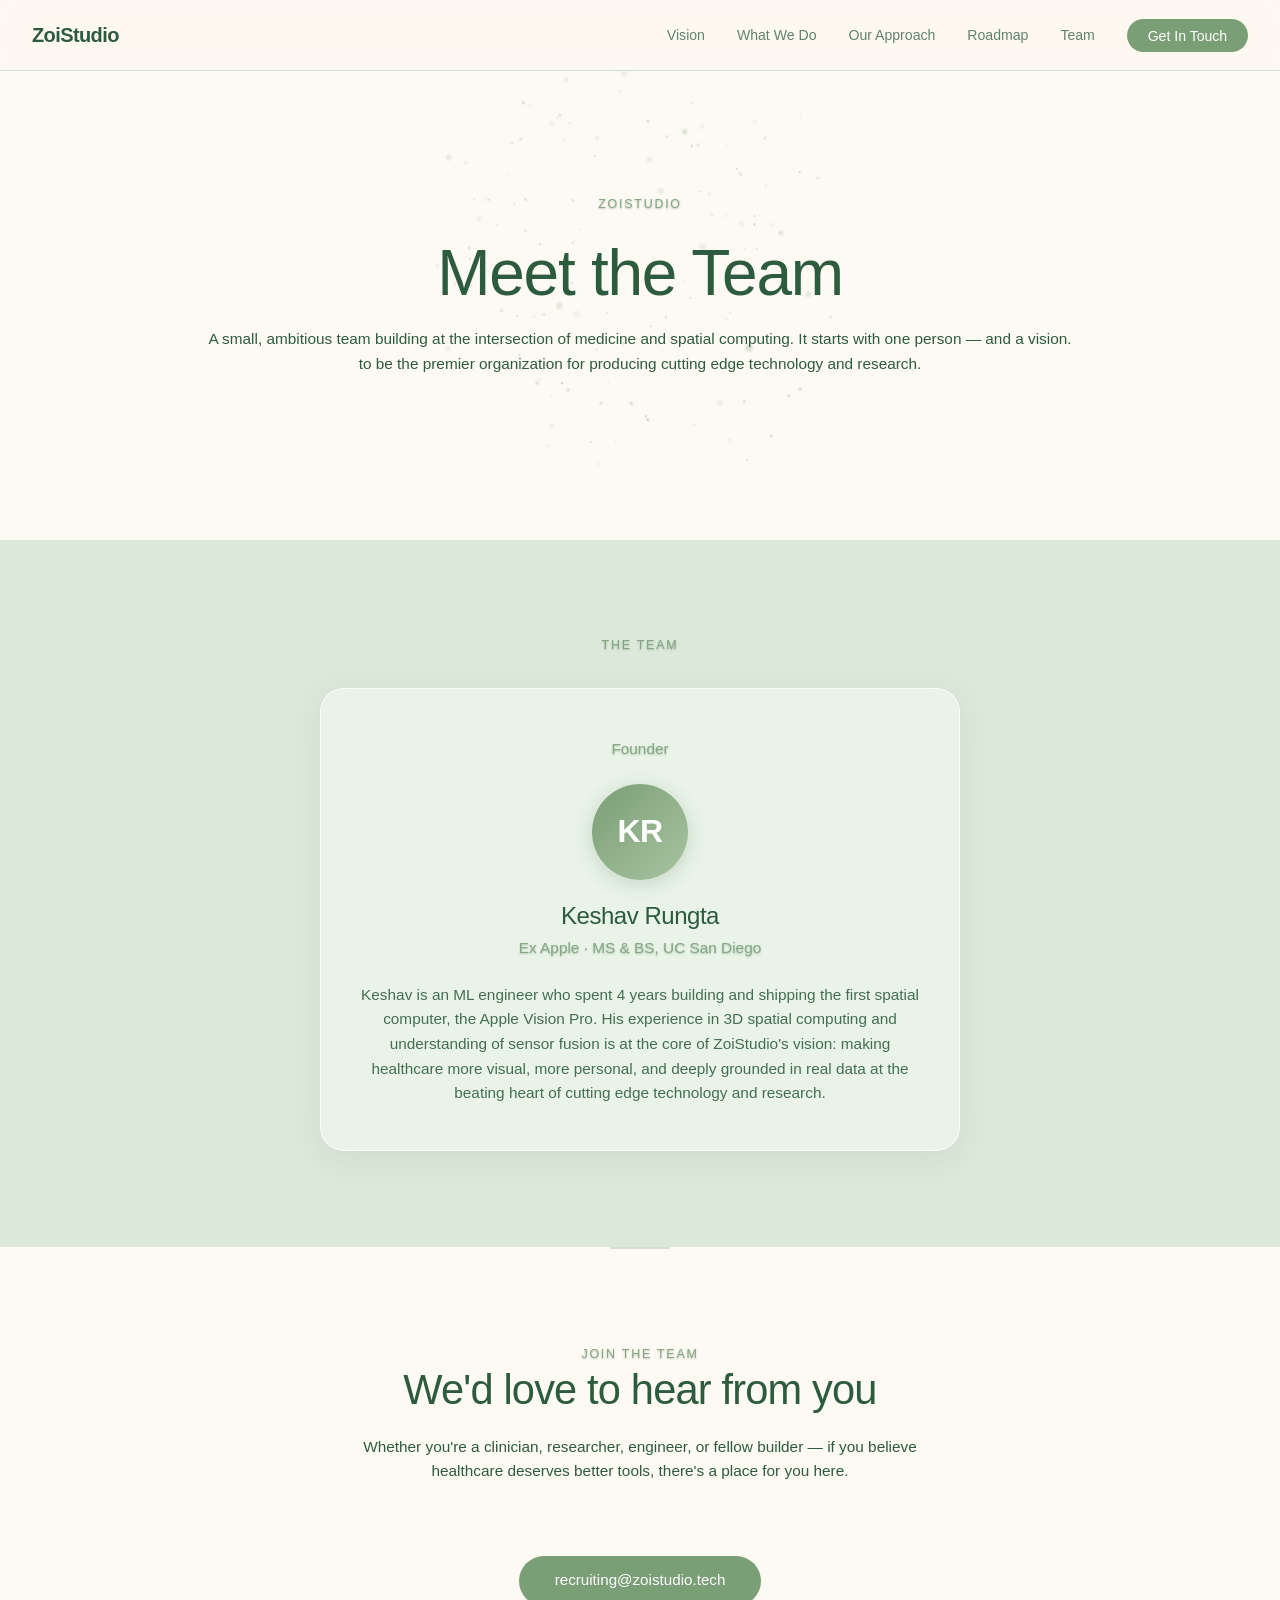
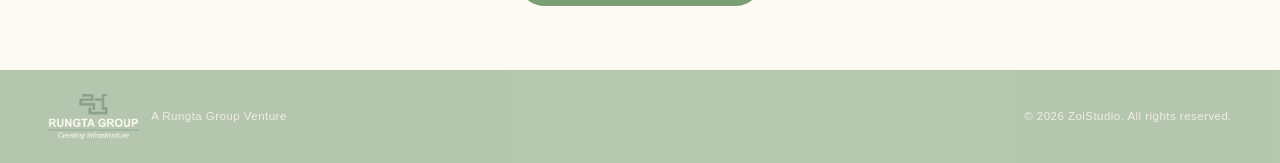
==== team.html @ 31a12c79 "cherry pick changes to fix logo" ====
<!DOCTYPE html>
<html lang="en">
<head>
     <meta charset="UTF-8">
     <meta name="viewport" content="width=device-width, initial-scale=1.0">
     <title>ZoiStudio — Meet the Team</title>
     <link rel="stylesheet" href="style.css">
</head>
<body>

     <!-- ======== Navigation ======== -->
     <nav class="nav nav--team" id="nav">
         <a href="index.html" class="nav-logo">ZoiStudio</a>
         <ul class="nav-links">
             <li><a href="index.html#vision">Vision</a></li>
             <li><a href="index.html#what-we-do">What We Do</a></li>
             <li><a href="index.html#approach">Our Approach</a></li>
             <li><a href="index.html#roadmap">Roadmap</a></li>
             <li><a href="team.html" class="nav-links--active">Team</a></li>
             <li><a href="mailto:hello@zoistudio.tech" class="nav-cta">Get In Touch</a></li>
         </ul>
         <button class="nav-hamburger" id="hamburger" aria-label="Menu">
             <span></span>
             <span></span>
             <span></span>
         </button>
     </nav>

     <!-- Mobile Menu -->
     <div class="mobile-menu" id="mobileMenu">
         <a href="index.html#vision">Vision</a>
         <a href="index.html#what-we-do">What We Do</a>
         <a href="index.html#approach">Our Approach</a>
         <a href="index.html#roadmap">Roadmap</a>
         <a href="team.html">Team</a>
         <a href="mailto:hello@zoistudio.tech">Get In Touch</a>
     </div>

     <!-- ======== Hero Intro ======== -->
     <section class="hero team-hero">
         <div class="hero-canvas-wrap">
             <canvas id="teamCanvas"></canvas>
         </div>
         <div class="hero-content">
             <div class="reveal">
                 <p class="section-label">ZoiStudio</p>
             </div>
             <h1 class="reveal" style="margin-top: 1.2rem;">Meet the Team</h1>
             <p class="team-hero-sub reveal">
                A small, ambitious team building at the intersection of medicine
                and spatial computing. It starts with one person &mdash; and a vision.
             </p>
             <p class="team-hero-sub reveal">
                to be the premier organization for producing cutting edge technology and research.
             </p>
         </div>
     </section>

     <!-- ======== Team Section ======== -->
     <section class="section bg--green">
         <div class="reveal">
             <p class="section-label">The Team</p>
         </div>

         <div class="team-grid stagger-children">
             <!-- Add another person by copy-pasting the card block below -->
             <div class="team-card reveal">
                <p class="team-credits" style="text-align: center; margin-bottom: 1.4rem; color: var(--green-muted); font-weight: 500; text-shadow: 0 1px 2px rgba(45, 91, 61, 0.4);">
                Founder
                </p>
                <div class="team-avatar">
                    <span class="team-initials">KR</span>
                </div>
                <h3 style="font-size: 1.5rem; margin-bottom: 0.3rem;">Keshav Rungta</h3>
                <p class="team-credits" style="text-align: center; margin-bottom: 1.4rem; color: var(--green-muted); font-weight: 500; text-shadow: 0 1px 2px rgba(45, 91, 61, 0.4);">
                Ex Apple · MS & BS, UC San Diego
                </p>
                <div class="team-bio">
                    <p>
                    Keshav is an ML engineer who spent 4 years building and shipping the first spatial computer, the Apple Vision Pro. 
                    His experience in 3D spatial computing and understanding of sensor fusion is at the core of ZoiStudio's vision: making healthcare more visual, more personal,
                    and deeply grounded in real data at the beating heart of cutting edge technology and research.
                    </p>
                </div>
             </div>
         </div>
     </section>

     <hr class="divider">

     <!-- ======== Join the Team CTA ======== -->
     <hr class="divider">
     <section class="section contact" id="join">
         <div class="reveal">
             <p class="section-label">Join the Team</p>
         </div>
         <h2 class="reveal">We'd love to hear from you</h2>
         <div class="section-intro">
             <p class="reveal">
                Whether you're a clinician, researcher, engineer, or fellow builder —
                if you believe healthcare deserves better tools, there's a place for you here.
             </p>
         </div>
         <a href="mailto:recruiting@zoistudio.tech" class="contact-email reveal">
            recruiting@zoistudio.tech
         </a>
     </section>

    <!-- ======== Footer ======== -->
    <footer class="footer">
            <a href="https://www.rungta.com" class="rungta-brand">
                <img src="Assets/Images/RUNGTA GROUP LOGO_cream_dark_green.webp" alt="Rungta Group Logo">
                <p>A Rungta Group Venture</p>
            </a>
        <p>&copy; 2026 ZoiStudio. All rights reserved.</p>
    </footer>

     <script src="script.js"></script>
</body>
</html>
---- style.css ----
/* ============================================
   ZoiStudio — Landing Page
     Styles
*============================================ */

/* --- Reset & Base --- */
*, *::before, *::after {
  margin: 0;
  padding: 0;
  box-sizing: border-box;
}

:root {
   --cream: #FDF9F3;
   --cream-deep: #F5EDE2;
   --green-dark: #2D5B3D;
   --green-muted: #7A9E76;
   --green-light: #A8C4A0;
   --green-pale: #D4E4D2;
   --grey-border: #D8DFD2;
   --glass-bg: rgba(255, 255, 255, 0.45);
   --glass-bg-hover: rgba(255, 255, 255, 0.6);
   --glass-border: rgba(255, 255, 255, 0.7);
   --shadow-soft: 0 8px 32px rgba(45, 91, 61, 0.08);
   --shadow-hover: 0 12px 40px rgba(45, 91, 61, 0.14);
   --transition-smooth: 0.35s cubic-bezier(0.25, 0.46, 0.4, 0.92);
  --bg-cream: #FDF9F3;
  --bg-green: #DCE8DA;
  --green-pale-deep: #C8D8C4;
}

html {
  scroll-behavior: smooth;
  font-size: 16px;
   -webkit-font-smoothing: antialiased;
   -moz-osx-font-smoothing: grayscale;
}

body {
  margin: 0;
  font-family: -apple-system, 'SF Pro Text', 'Helvetica Neue', Arial, sans-serif;
  background: var(--cream);
  color: var(--green-dark);
  line-height: 1.6;
  overflow-x: hidden;
}

/* --- Typography --- */
h1, h2, h3, h4 {
  font-weight: 500;
  letter-spacing: -0.02em;
  line-height: 1.2;
}

h1 { font-size: clamp(2.4rem, 5vw, 4rem); }
h2 { font-size: clamp(1.8rem, 3.5vw, 2.6rem); }
h3 { font-size: clamp(1.2rem, 2vw, 1.5rem); }

p {
  font-size: clamp(0.95rem, 1.2vw, 1.1rem);
  color: var(--green-dark);
  opacity: 0.88;
}

/* --- Scroll Animations --- */
.reveal {
  opacity: 0;
  transform: translateY(30px);
  transition: opacity 0.8s var(--transition-smooth),
              transform 0.8s var(--transition-smooth);
}

.reveal.visible {
  opacity: 1;
  transform: translateY(0);
}

/* Stagger children */
.stagger-children .reveal:nth-child(1) { transition-delay: 0.05s; }
.stagger-children .reveal:nth-child(2) { transition-delay: 0.15s; }
.stagger-children .reveal:nth-child(3) { transition-delay: 0.25s; }
.stagger-children .reveal:nth-child(4) { transition-delay: 0.35s; }

/* ============================================
   Navigation
*============================================ */
.nav {
  position: fixed;
  top: 0;
  left: 0;
  right: 0;
  z-index: 1000;
  padding: 1.2rem 2rem;
  display: flex;
  justify-content: space-between;
  align-items: center;
  background: rgba(253, 249, 243, 0.72);
  backdrop-filter: blur(16px) saturate(180%);
   -webkit-backdrop-filter: blur(16px) saturate(180%);
  box-shadow: 0 1px 0 var(--grey-border);
  transition: background var(--transition-smooth),
              backdrop-filter var(--transition-smooth),
              box-shadow var(--transition-smooth);
}

.nav-logo {
  font-size: 1.25rem;
  font-weight: 600;
  color: var(--green-dark);
  text-decoration: none;
  letter-spacing: -0.03em;
}

.nav-links {
  display: flex;
  align-items: center;
  gap: 2rem;
  list-style: none;
}

.nav-links a {
  font-size: 0.88rem;
  color: var(--green-dark);
  text-decoration: none;
  opacity: 0.75;
  transition: opacity var(--transition-smooth);
  font-weight: 450;
}

.nav-links a:hover {
  opacity: 1;
}

.nav-cta {
  background: var(--green-muted) !important;
  color: white !important;
  padding: 0.55rem 1.3rem;
  border-radius: 100px;
  opacity: 1 !important;
  font-weight: 500 !important;
  transition: transform var(--transition-smooth),
              box-shadow var(--transition-smooth) !important;
}

.nav-cta:hover {
  transform: translateY(-1px);
  box-shadow: 0 4px 16px rgba(122, 158, 118, 0.3);
}

/* Mobile hamburger */
.nav-hamburger {
  display: none;
  flex-direction: column;
  gap: 5px;
  background: none;
  border: none;
  cursor: pointer;
  padding: 4px;
}

.nav-hamburger span {
  display: block;
  width: 22px;
  height: 1.8px;
  background: var(--green-dark);
  border-radius: 2px;
  transition: transform var(--transition-smooth),
              opacity var(--transition-smooth);
}

/* ============================================
   Hero Section
*============================================ */
.hero {
  min-height: 100vh;
  display: flex;
  flex-direction: column;
  justify-content: center;
  align-items: center;
  text-align: center;
  padding: 6rem 2rem 4rem;
  position: relative;
  overflow: hidden;
}

.hero-canvas-wrap {
  position: absolute;
  inset: 0;
  z-index: 0;
  opacity: 0.55;
  pointer-events: none;
}

.hero-canvas-wrap canvas {
  width: 100%;
  height: 100%;
}

.hero-content {
  position: relative;
  z-index: 1;
  width: 100%;
  text-align: center;
}

.hero-eyebrow {
  font-size: 0.82rem;
  text-transform: uppercase;
  letter-spacing: 0.15em;
  color: var(--green-muted);
  opacity: 0.8;
}

.hero h1 {
  margin-bottom: 1rem;
}

.hero-tagline {
  font-size: clamp(1rem, 1.6vw, 1.35rem);
  max-width: 42em;
  margin: 0 auto 2.5rem;
  opacity: 0.82;
  line-height: 1.65;
  font-weight: 400;
  text-align: center;
}

.hero-btn {
  display: inline-block;
  padding: 0.85rem 2.4rem;
  background: var(--green-muted);
  color: white;
  text-decoration: none;
  border-radius: 100px;
  font-size: 0.95rem;
  font-weight: 500;
  letter-spacing: 0.01em;
  transition: transform var(--transition-smooth),
              box-shadow var(--transition-smooth);
}

.hero-btn:hover {
  transform: translateY(-2px);
  box-shadow: 0 8px 28px rgba(122, 158, 118, 0.32);
}

.scroll-hint {
  position: absolute;
  bottom: 2rem;
  left: 50%;
  transform: translateX(-50%);
  z-index: 1;
  opacity: 0.45;
  animation: float-down 2s ease-in-out infinite;
}

.scroll-hint svg {
  width: 24px;
  height: 24px;
}

@keyframes float-down {
   0%, 100% { transform: translateX(-50%) translateY(0); }
   50% { transform: translateX(-50%) translateY(8px); }
}

/* ============================================
   Sections (shared)
*============================================ */
.section {
  padding: 6rem 2rem;
  max-width: 100%;
  text-align: center;
}

/* Sections with wider content (cards, grids) already take full width by default. */
.section--wide {
   /* no-op — left for backwards compatibility */
}

.section p {
  max-width: 40em;
  margin-left: auto;
  margin-right: auto;
  text-align: center;
}

.section h2 {
  margin-bottom: 1.2rem;
}

.section p {
  margin-bottom: 0;
}

.section-intro {
  max-width: 40em;
  margin-left: auto;
  margin-right: auto;
  padding-bottom: 3rem;
}

.section-label {
  max-width: 36em;
  text-align: center;
  margin-left: auto;
  margin-right: auto;
  font-size: 0.78rem;
  text-transform: uppercase;
  letter-spacing: 0.14em;
  color: var(--green-muted);
  opacity: 0.9;
  margin-bottom: 0.8rem;
  text-shadow: 0 1px 2px rgba(45, 91, 61, 0.4);
}

/* ============================================
   Background Utilities (alternating section colors)
*============================================ */
.bg--cream {
    background: var(--bg-cream);
}

.bg--green {
    background: var(--bg-green);
}

.bg--green .timeline-phase {
    color: #FDF9F3;
}

/* ============================================
   Divider (hr between sections)
*============================================ */
.divider {
  width: 60px;
  height: 1px;
  background: var(--grey-border);
  margin: 0 auto;
  border: none;
}

/* ============================================
   Vision Section
*============================================ */
.vision-text p {
  margin-bottom: 1.2rem;
  font-size: clamp(1rem, 1.3vw, 1.15rem);
  line-height: 1.72;
}

.vision-stat {
  display: inline-block;
  margin-top: 2rem;
  padding: 1.4rem 2rem;
  background: var(--glass-bg);
  backdrop-filter: blur(10px);
   -webkit-backdrop-filter: blur(10px);
  border-radius: 16px;
  border: 1px solid var(--glass-border);
  box-shadow: var(--shadow-soft);
}

.vision-stat p {
  font-size: 1rem !important;
  font-style: italic;
  opacity: 0.85 !important;
  max-width: none;
}

/* ============================================
   Cards (glassmorphism shared)
*============================================ */
.cards-3 {
  display: grid;
  grid-template-columns: repeat(3, minmax(280px, 1fr));
  gap: 1.5rem;
}


.card {
  background: var(--glass-bg);
  backdrop-filter: blur(14px) saturate(160%);
   -webkit-backdrop-filter: blur(14px) saturate(160%);
  border: 1px solid var(--glass-border);
  border-radius: 20px;
  padding: 2.2rem;
  transition: background var(--transition-smooth),
              box-shadow var(--transition-smooth),
              transform var(--transition-smooth);
  box-shadow: var(--shadow-soft);
}

.card:hover {
  background: var(--glass-bg-hover);
  box-shadow: var(--shadow-hover);
  transform: translateY(-4px);
}

.card-icon {
  width: 48px;
  height: 48px;
  border-radius: 14px;
  background: linear-gradient(135deg, var(--green-pale), var(--glass-bg));
  display: flex;
  align-items: center;
  justify-content: center;
  margin: 0 auto 1.4rem;
  box-shadow: 0 0 9px 4px rgba(122, 158, 118, 0.12);
}

.card-icon svg {
  width: 22px;
  height: 22px;
  stroke: var(--green-muted);
}

.card h3 {
  margin-bottom: 0.6rem;
}

.card p {
  font-size: 0.92rem;
  line-height: 1.65;
}

/* ============================================
   Approach Section
*============================================ */
.approach-grid {
  display: grid;
  gap: 1.5rem;
  grid-template-columns: repeat(3, minmax(280px, 1fr));
}

/* Approach cards — glassmorphism on green backgrounds */
.approach-icon {
  width: 48px;
  height: 48px;
  border-radius: 14px;
  background: linear-gradient(135deg, var(--glass-bg), var(--green-pale));
  display: inline-flex;
  align-items: center;
  justify-content: center;
  margin-bottom: 1.4rem;
  box-shadow: 0 0 9px 4px rgba(122, 158, 118, 0.2);
}

.approach-icon svg {
  width: 22px;
  height: 22px;
  stroke: var(--green-muted);
}

.card--approach {
  text-align: center;
}

.card--approach h3 {
  margin-bottom: 0.6rem;
}

.card--approach p {
  font-size: 0.92rem;
  line-height: 1.65;
}

/* ============================================
   Timeline / Roadmap
*============================================ */
.timeline {
  max-width: 640px;
  margin-left: auto;
  margin-right: auto;
  padding-left: 33px;
  position: relative;
}

.timeline::before {
  content: '';
  position: absolute;
  left: 8px;
  top: -4px;
  bottom: -2rem;
  width: 2px;
  background: linear-gradient(to bottom, var(--green-light), var(--green-pale), transparent);
}

.timeline-item {
  max-width: 520px;
  display: flex;
  align-items: flex-start;
  gap: 16px;
}

.timeline-item:last-child {
  margin-bottom: 0;
}

.timeline-dot-wrap {
  flex-shrink: 0;
  width: 33px;
  display: flex;
  align-items: center;
  justify-content: center;
  padding-top: 6px;
}

/* Timeline dots: sizing/border-radius set; background + shadow interpolated by JS */
.timeline-dot {
  width: 12px;
  height: 12px;
  border-radius: 50%;
  background: var(--green-muted);
  box-shadow: 0 0 0 4px rgba(122, 158, 118, 0.12);
}

.timeline-content {
  flex: 1;
}

.timeline-divider {
  border: none;
  height: 0;
  background: linear-gradient(to right, var(--green-pale), transparent);
  margin: 1.5rem 33px 2rem 33px;
}

.timeline-phase {
  font-size: 0.78rem;
  text-transform: uppercase;
  letter-spacing: 0.12em;
  color: var(--green-muted);
  opacity: 0.9;
  margin-bottom: 0.3rem;
}

.timeline-item h3 {
  font-size: 1.15rem;
  margin-bottom: 0.4rem;
  font-weight: 500;
}

.timeline-item p {
  font-size: 0.92rem;
  line-height: 1.6;
}

/* ============================================
   Footer
*============================================ */
.footer {
  display: flex;
  background-color: var(--green-muted);
  justify-content: space-between;
  align-items: center;
  width: 100%;
  padding: 1.5rem 3rem;
  font-size: 0.72rem;
  opacity: 0.55;
}

.footer a.rungta-brand {
  display: inline-flex;
  flex-direction: row;
  align-items: center;
  gap: 0.75rem;
  text-decoration: none;
  color: var(--cream-deep);
}

.footer a.rungta-brand:hover {
  opacity: 0.85;
}

.footer img {
  height: 45px;
  width: auto;
}

.footer p {
  font-size: 0.72rem !important;
  color: var(--cream-deep);
  letter-spacing: 0.04em;
  margin: 0;
}

.footer .venture-text {
  font-size: 0.72rem !important;
  color: var(--green-dark);
  letter-spacing: 0.06em;
  margin: 0;
  text-transform: uppercase;
}

.footer p:last-child {
  font-size: 0.72rem !important;
  text-align: right;
  white-space: nowrap;
  margin: 0;
}

/* Mobile footer */
@media (max-width: 768px) {
  .footer {
    flex-direction: column;
    align-items: center;
    gap: 1.2rem;
  }

    /* base rule handles flex-direction for .rungta-brand */
  .footer p:last-child {
    text-align: center;
  }
}

/* ============================================
   Contact Section
*============================================ */
.contact {
  text-align: center;
  padding-bottom: 4rem;
}

.contact h2 {
  max-width: 36em;
  margin-left: auto;
  margin-right: auto;
}

.contact .section-intro {
  text-align: center;
  max-width: 40em;
  margin-left: auto;
  margin-right: auto;
}

.contact-email {
  display: inline-block;
  margin-top: 1.5rem;
  padding: 0.8rem 2.2rem;
  background: var(--green-muted);
  color: white;
  text-decoration: none;
  border-radius: 100px;
  font-size: 0.95rem;
  font-weight: 500;
  transition: transform var(--transition-smooth),
              box-shadow var(--transition-smooth);
}

.contact-email:hover {
  transform: translateY(-2px);
  box-shadow: 0 8px 28px rgba(122, 158, 118, 0.32);
}

/* ============================================
   Mobile Nav Overlay
*============================================ */
.mobile-menu {
  display: none;
  position: fixed;
  inset: 0;
  z-index: 999;
  background: rgba(253, 249, 243, 0.88);
  backdrop-filter: blur(20px);
   -webkit-backdrop-filter: blur(20px);
  flex-direction: column;
  align-items: center;
  justify-content: center;
  gap: 2rem;
}

.mobile-menu.open {
  display: flex;
}

.mobile-menu a {
  font-size: 1.5rem;
  color: var(--green-dark);
  text-decoration: none;
  opacity: 0.85;
  transition: opacity var(--transition-smooth);
}

.mobile-menu a:hover {
  opacity: 1;
}

/* ============================================
   Responsive
*============================================ */
@media (max-width: 60rem) {
	.cards-3,
	.approach-grid {
		grid-template-columns: 1fr !important;
	}
}

@media (max-width: 768px) {
	.nav-links {
		display: none;
	}

	.nav-hamburger {
		display: flex;
	}

	.hero {
		padding: 5rem 1.5rem 3rem;
		min-height: 90vh;
	}

	.section {
		padding: 4rem 1.5rem;
	}
}

@media (min-width: 769px) {
	.mobile-menu {
		display: none !important;
	}
}

.hero.team-hero {
    min-height: 60vh;
    justify-content: center;
}

.hero.team-hero .hero-tagline {
    margin-top: 1.5rem;
}

/* ============================================
   Team Cards — reusable, copy-paste pattern
*============================================ */
.team-grid {
  display: grid;
  grid-template-columns: repeat(auto-fit, minmax(320px, 1fr));
  gap: 2.5rem;
  max-width: 760px;
  margin: 2rem auto 0;
}

.team-card {
  background: var(--glass-bg);
  backdrop-filter: blur(14px) saturate(160%);
   -webkit-backdrop-filter: blur(14px) saturate(160%);
  border: 1px solid var(--glass-border);
  border-radius: 24px;
  padding: 3rem 2.5rem 2.8rem;
  box-shadow: var(--shadow-soft);
  transition: background var(--transition-smooth),
              box-shadow var(--transition-smooth),
              transform var(--transition-smooth);
  text-align: center;
}

.team-card:hover {
  background: var(--glass-bg-hover);
  box-shadow: var(--shadow-hover);
  transform: translateY(-4px);
}

.team-avatar {
  width: 96px;
  height: 96px;
  border-radius: 50%;
  margin: .5rem auto 1.4rem;
  display: flex;
  align-items: center;
  justify-content: center;
  background: linear-gradient(135deg, var(--green-muted), var(--green-light));
  box-shadow: 0 4px 20px rgba(45, 91, 61, 0.2);
}

.team-initials {
  font-size: 2rem;
  font-weight: 600;
  color: white;
  letter-spacing: -0.02em;
}

/* Single card in a grid gets full width */
.team-grid:has(> .team-card:not(:nth-child(n+2))) {
  max-width: 640px;
}

@media (max-width: 768px) {
  	.team-grid {
  		grid-template-columns: 1fr !important;
  		gap: 1.5rem;
  		padding: 0 1rem;
  	}
}

/* ============================================
   Selection Color
*============================================ */
::selection {
  background: var(--green-pale);
  color: var(--green-dark);
}
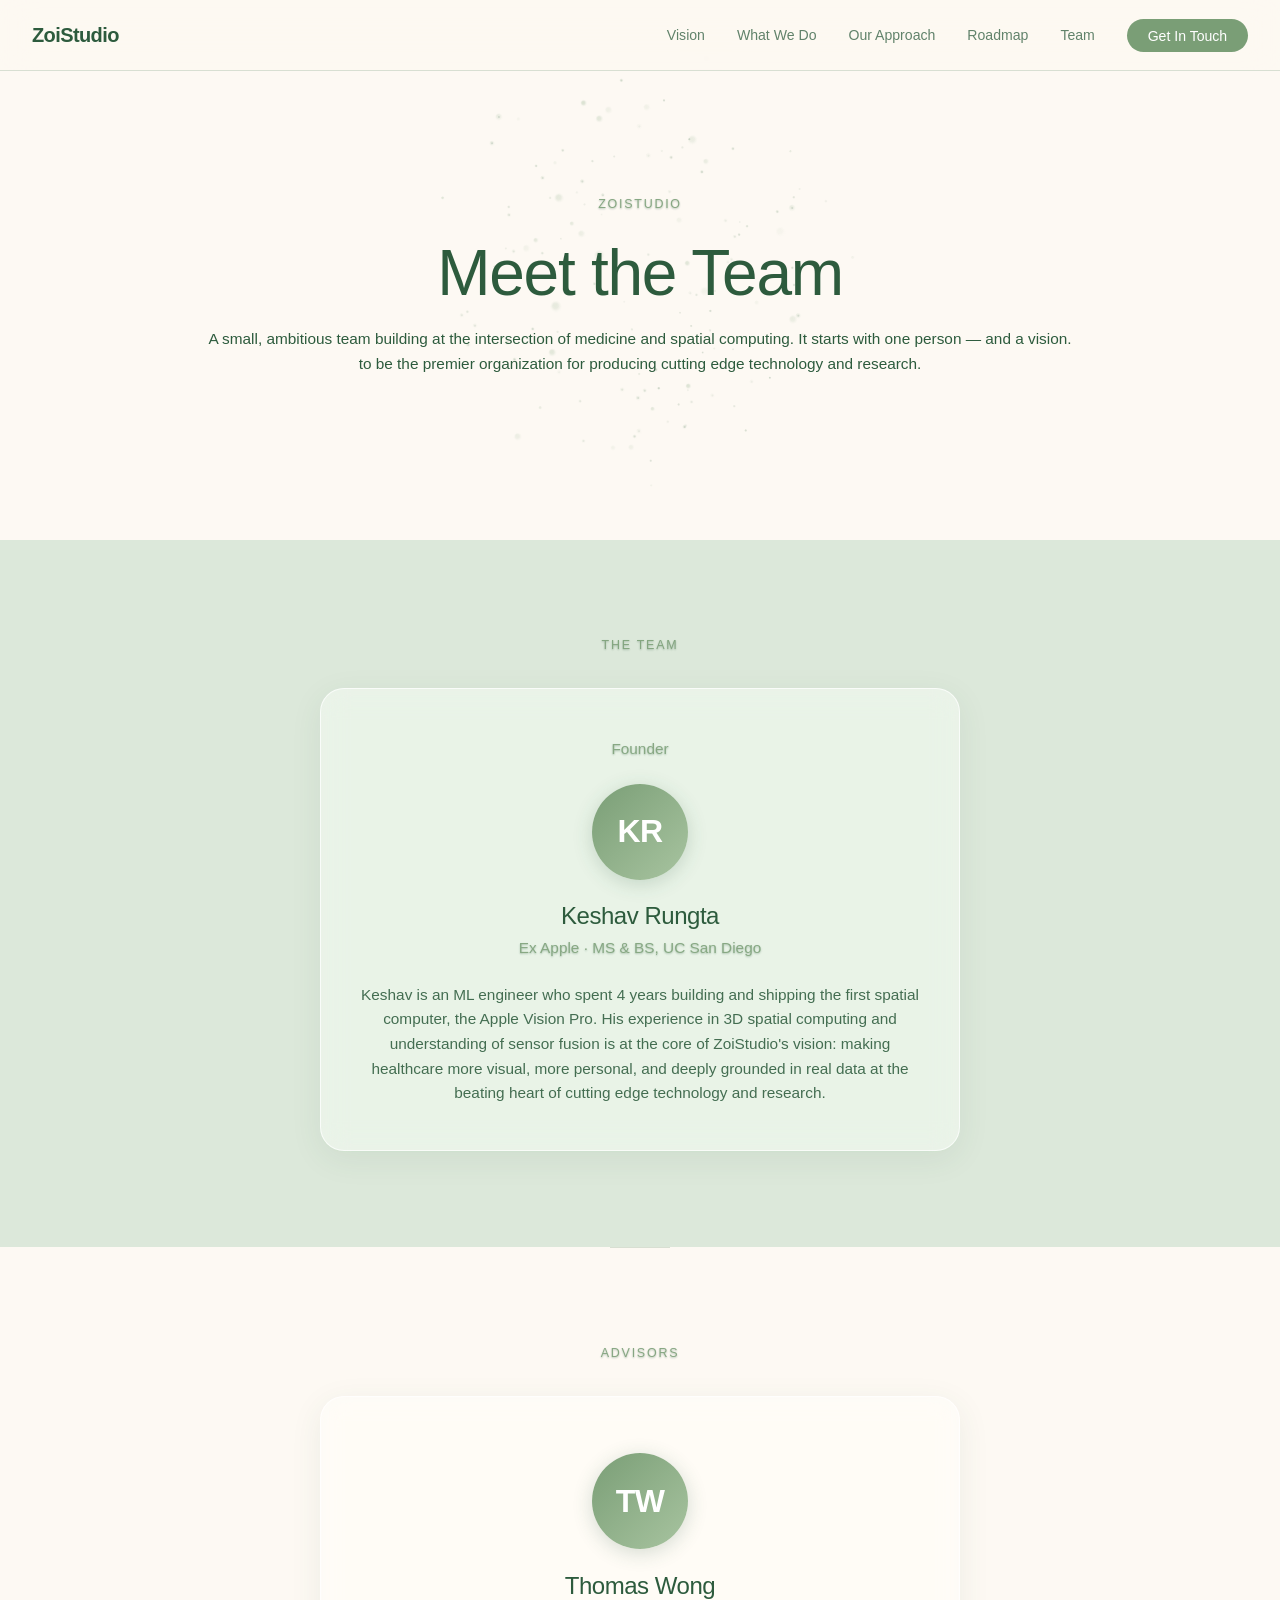
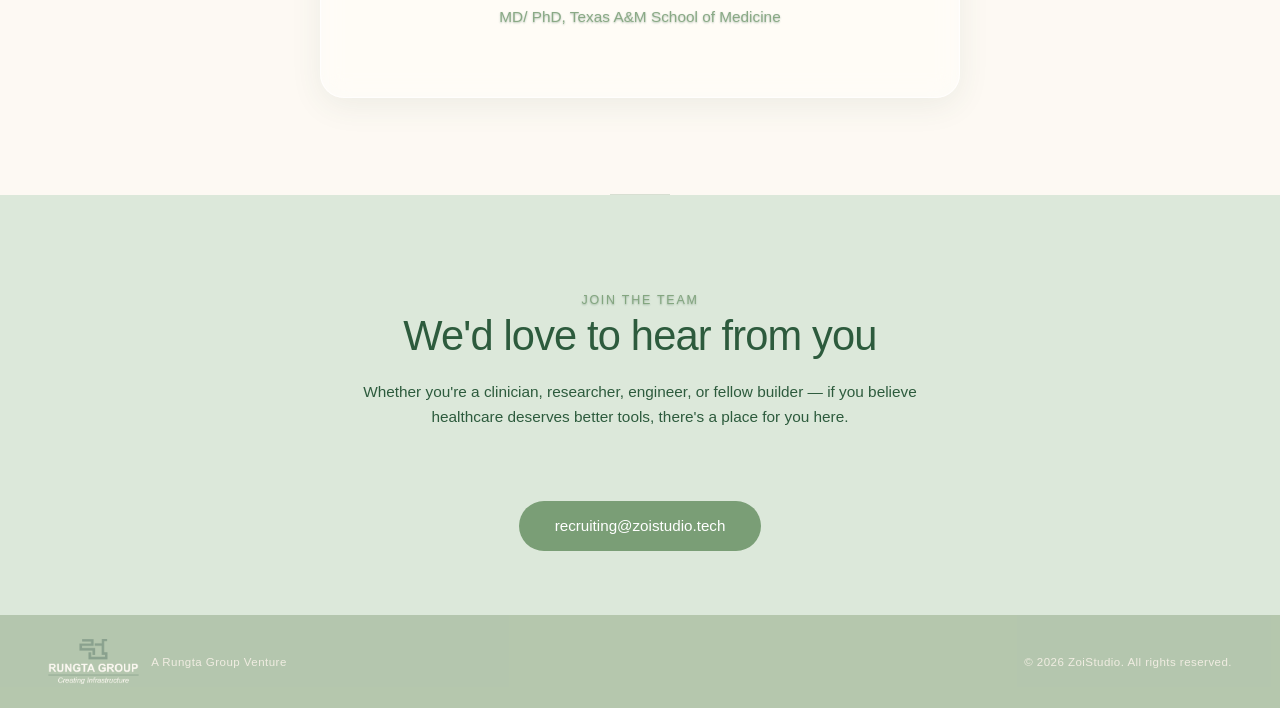
==== commit 21c02c2c: "fix rungta brand logo" ====
--- a/team.html
+++ b/team.html
@@ -88,9 +88,29 @@
 
      <hr class="divider">
 
+     <!-- ======== Advisors Section ======== -->
+     <section class="section" style="background: var(--cream);">
+         <div class="reveal">
+             <p class="section-label">Advisors</p>
+         </div>
+
+         <div class="team-grid stagger-children">
+             <!-- Add another advisor by copy-pasting the card block above -->
+             <div class="team-card reveal">
+                 <div class="team-avatar">
+                     <span class="team-initials">TW</span>
+                 </div>
+                 <h3 style="font-size: 1.5rem; margin-bottom: 0.3rem;">Thomas Wong</h3>
+                 <p class="team-credits" style="text-align: center; margin-bottom: 1.4rem; color: var(--green-muted); font-weight: 500; text-shadow: 0 1px 2px rgba(45, 91, 61, 0.4);">
+                    MD/ PhD, Texas A&M School of Medicine
+                 </p>
+             </div>
+         </div>
+     </section>
+
      <!-- ======== Join the Team CTA ======== -->
      <hr class="divider">
-     <section class="section contact" id="join">
+     <section class="section contact bg--green" id="join">
          <div class="reveal">
              <p class="section-label">Join the Team</p>
          </div>
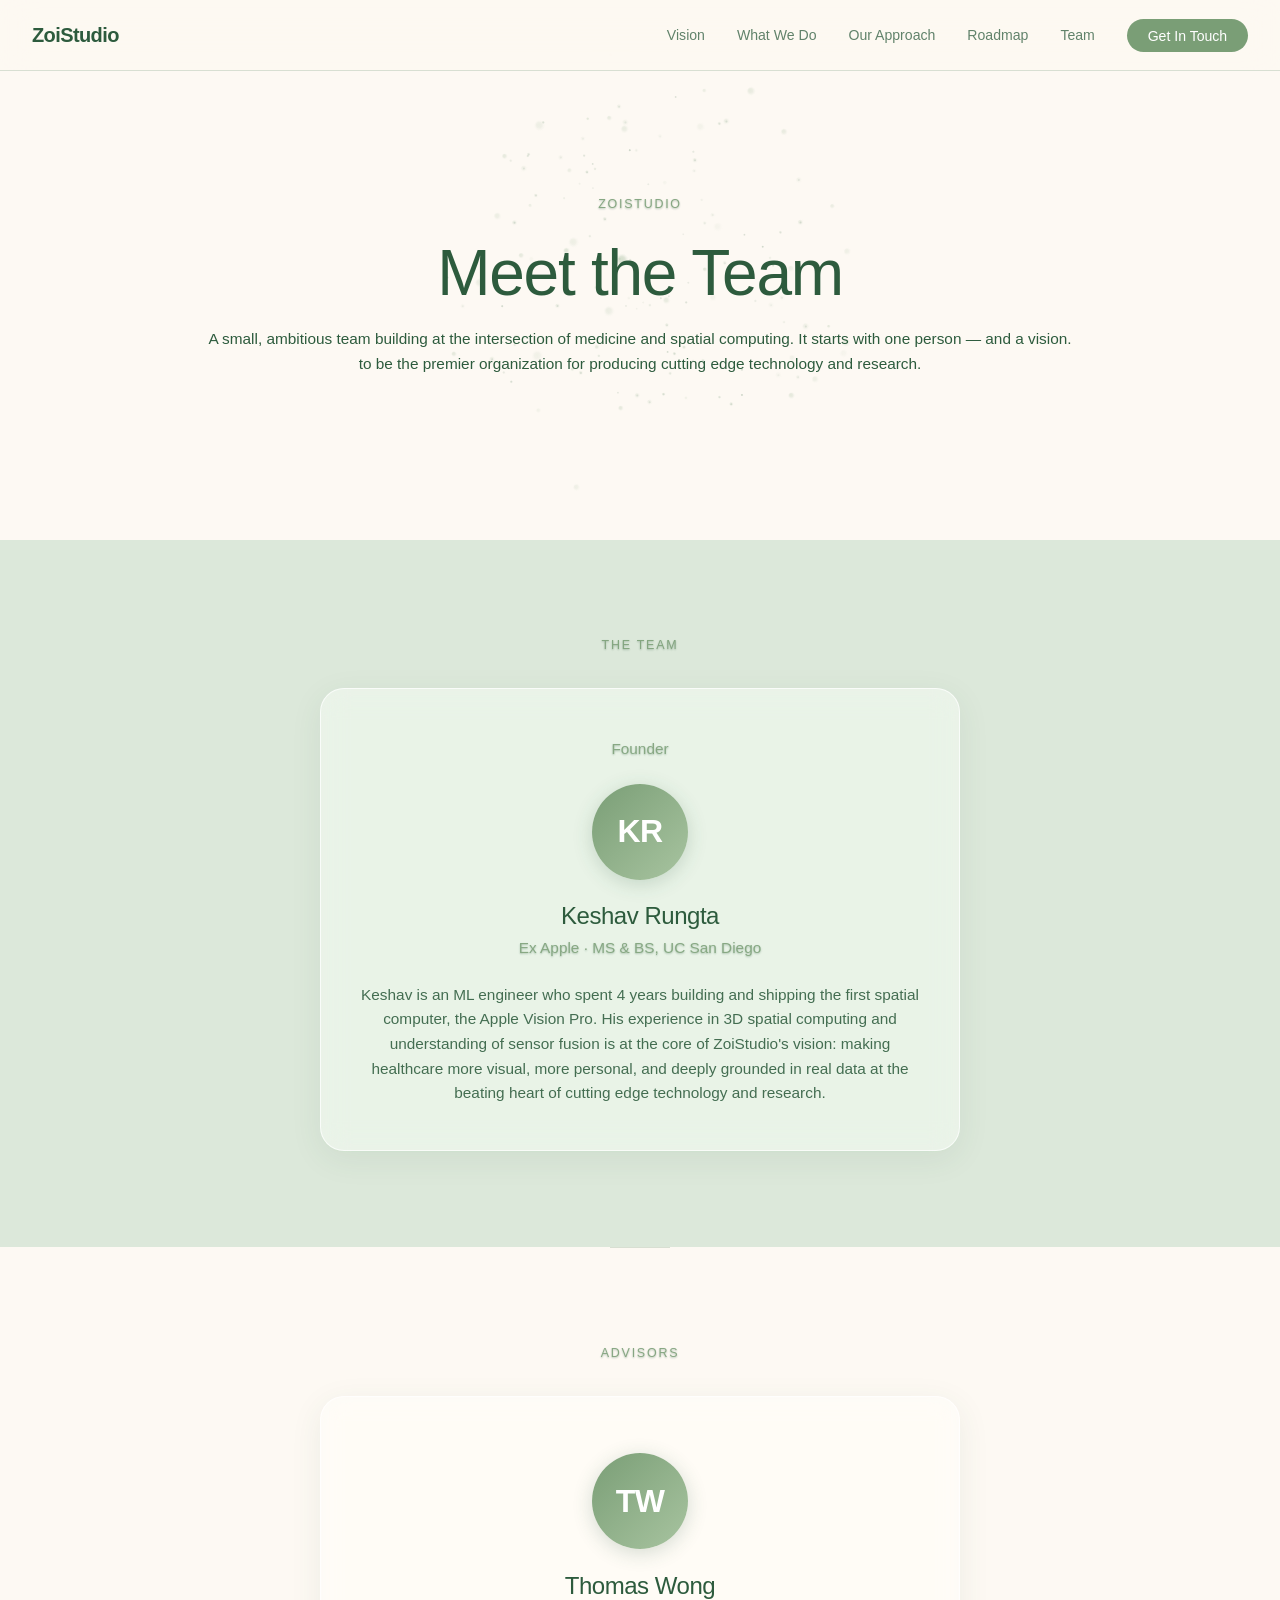
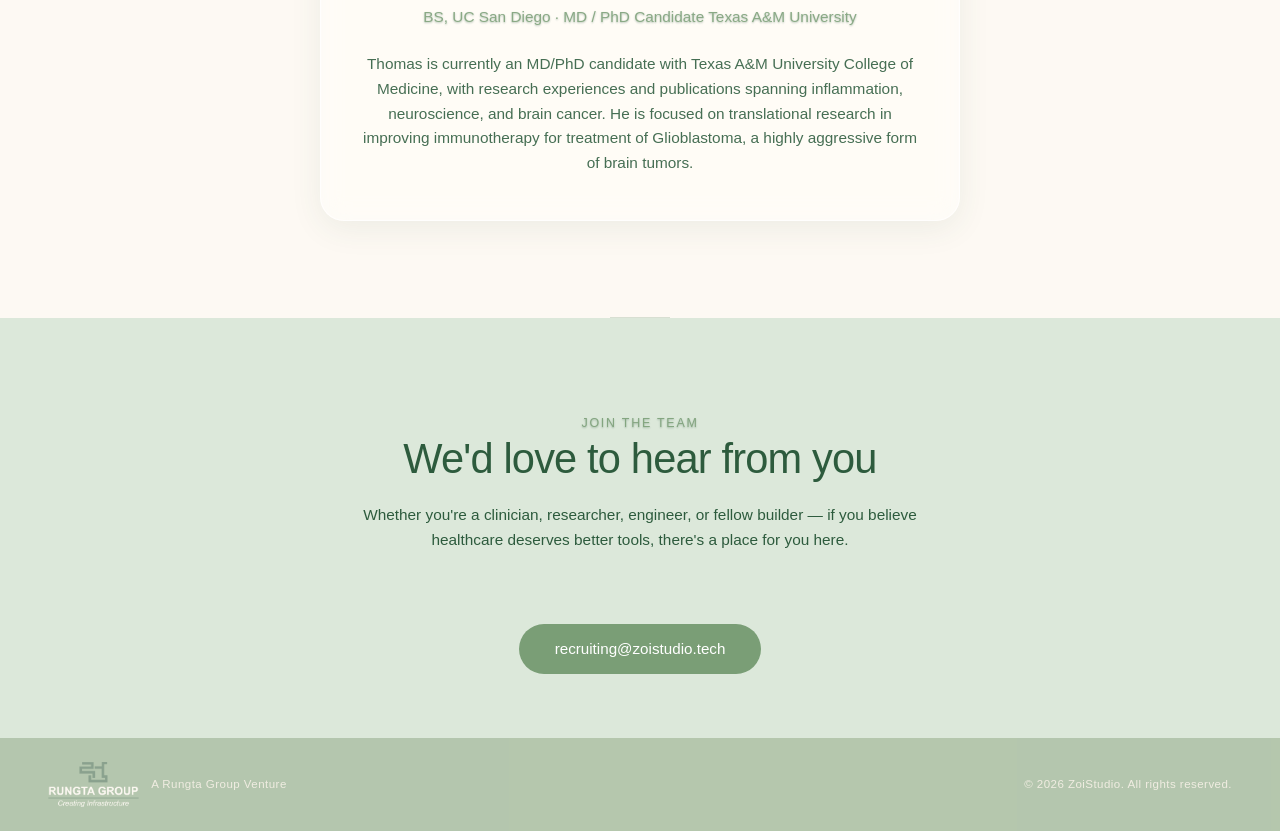
==== commit 7cd7c594: "add thomas details" ====
--- a/team.html
+++ b/team.html
@@ -97,13 +97,20 @@
          <div class="team-grid stagger-children">
              <!-- Add another advisor by copy-pasting the card block above -->
              <div class="team-card reveal">
-                 <div class="team-avatar">
-                     <span class="team-initials">TW</span>
-                 </div>
-                 <h3 style="font-size: 1.5rem; margin-bottom: 0.3rem;">Thomas Wong</h3>
-                 <p class="team-credits" style="text-align: center; margin-bottom: 1.4rem; color: var(--green-muted); font-weight: 500; text-shadow: 0 1px 2px rgba(45, 91, 61, 0.4);">
-                    MD/ PhD, Texas A&M School of Medicine
-                 </p>
+                <div class="team-avatar">
+                    <span class="team-initials">TW</span>
+                </div>
+                <h3 style="font-size: 1.5rem; margin-bottom: 0.3rem;">Thomas Wong</h3>
+                <p class="team-credits" style="text-align: center; margin-bottom: 1.4rem; color: var(--green-muted); font-weight: 500; text-shadow: 0 1px 2px rgba(45, 91, 61, 0.4);">
+                    BS, UC San Diego · MD / PhD Candidate Texas A&M University
+                </p>
+                <div class="team-bio">
+                    <p>
+                        Thomas is currently an MD/PhD candidate with Texas A&M University College of Medicine, with research experiences
+                        and publications spanning inflammation, neuroscience, and brain cancer. He is focused on translational research
+                        in improving immunotherapy for treatment of Glioblastoma, a highly aggressive form of brain tumors.
+                    </p>
+                </div>
              </div>
          </div>
      </section>
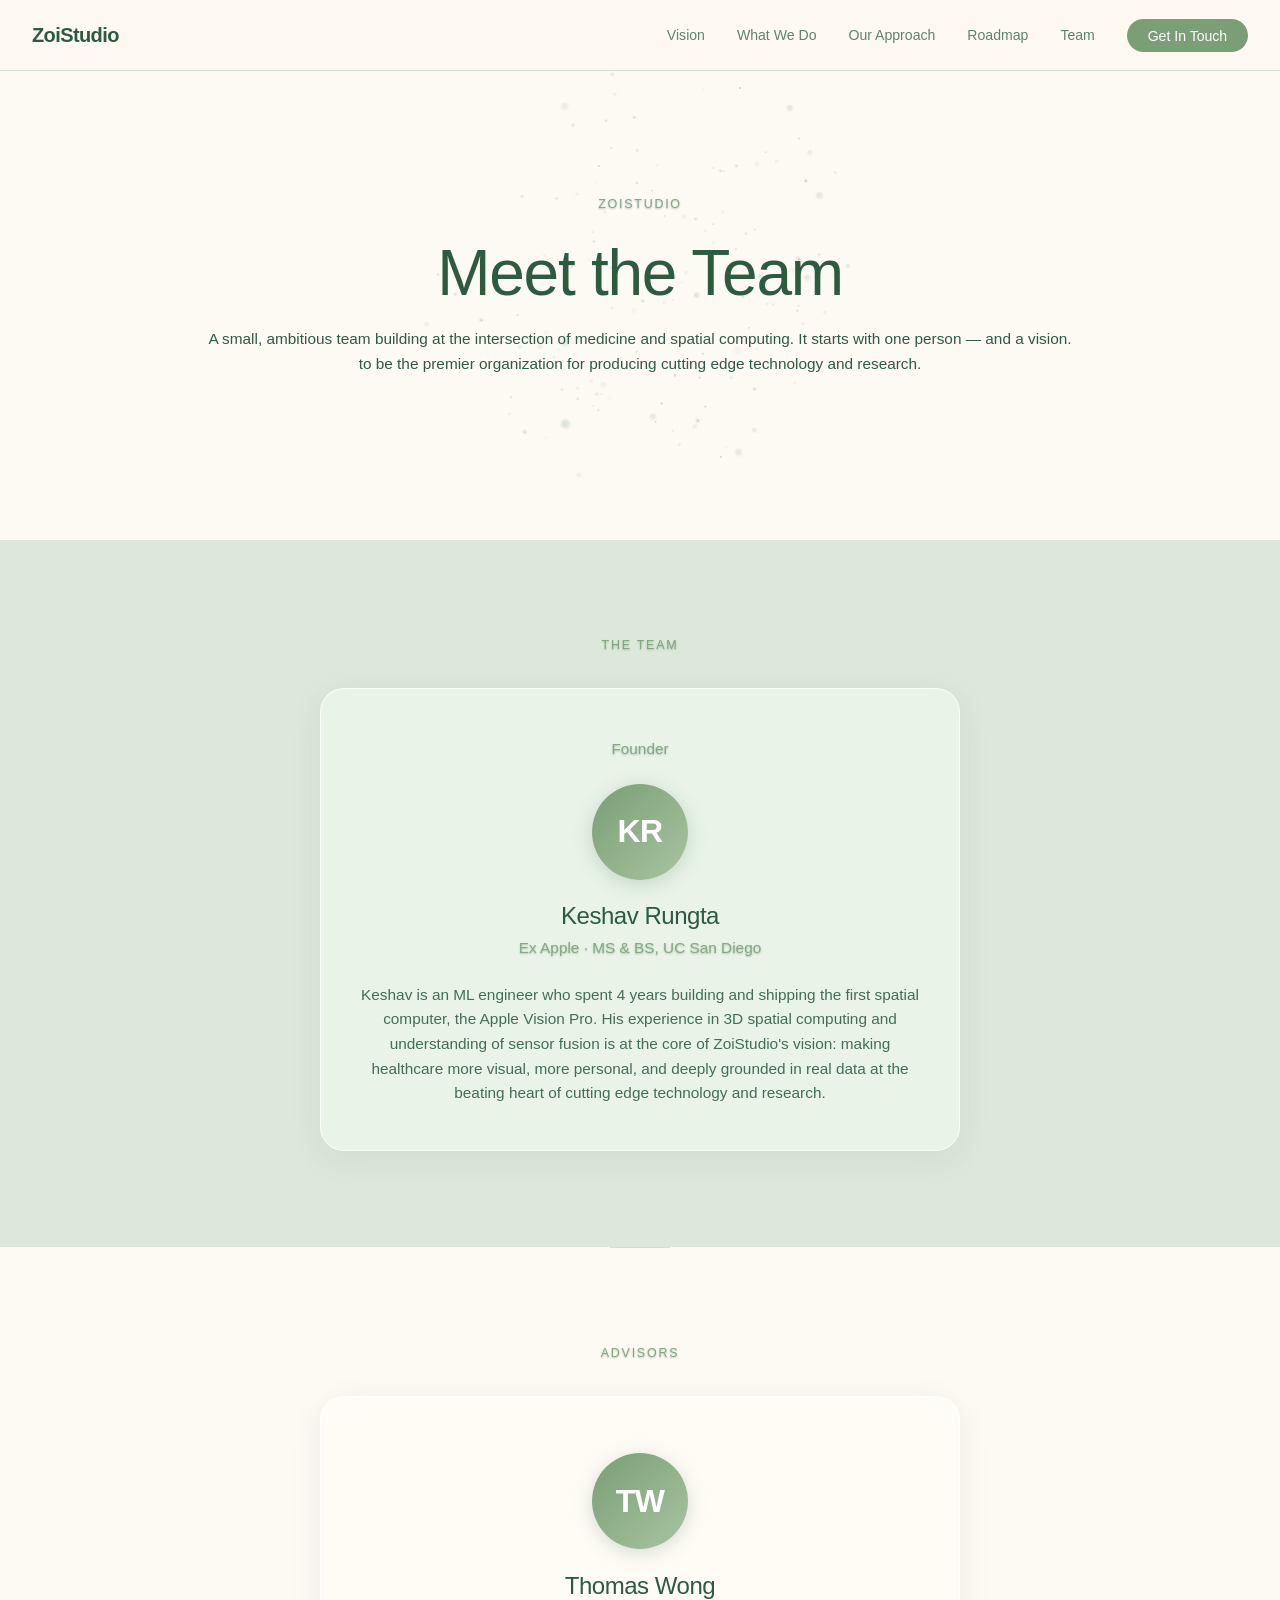
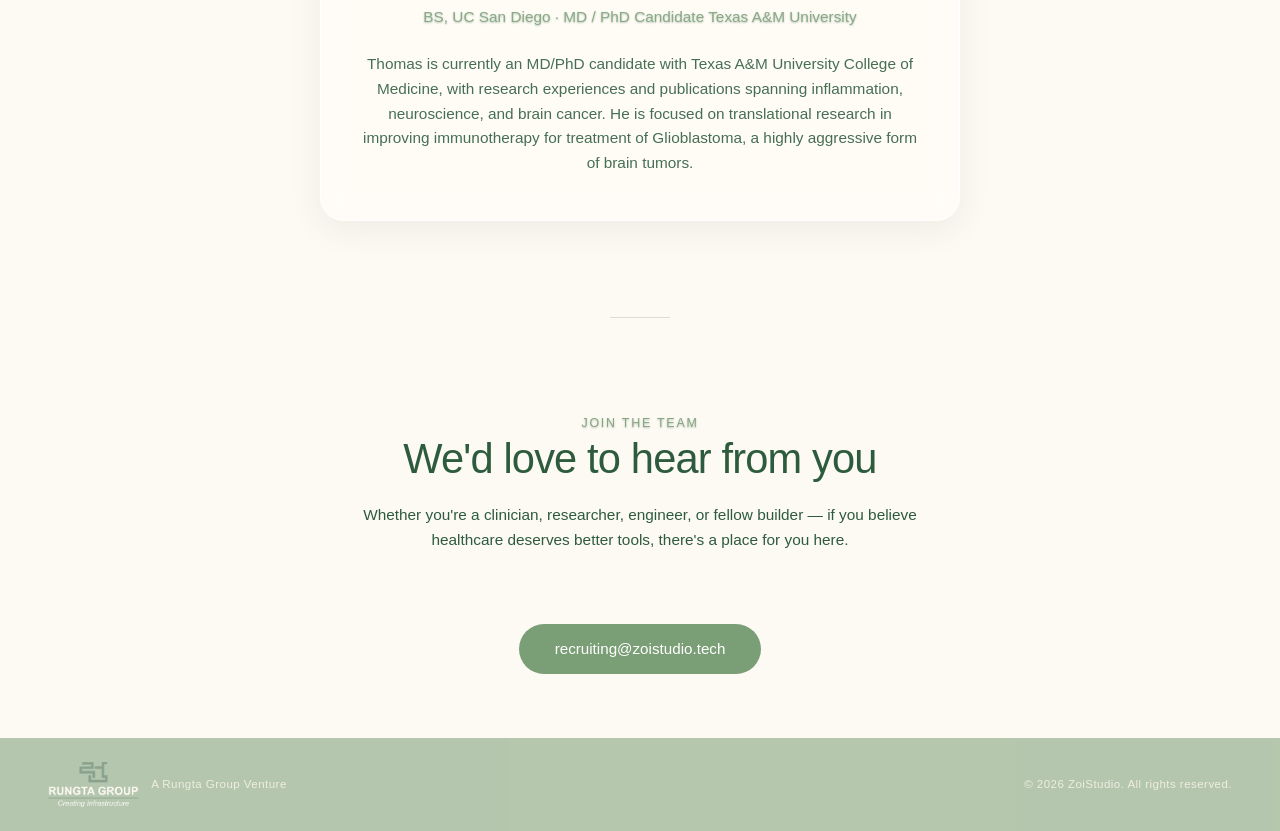
==== commit baf31ef2: "Merge branch 'main' into add-content-details" ====
--- a/team.html
+++ b/team.html
@@ -117,7 +117,7 @@
 
      <!-- ======== Join the Team CTA ======== -->
      <hr class="divider">
-     <section class="section contact bg--green" id="join">
+     <section class="section contact" id="join">
          <div class="reveal">
              <p class="section-label">Join the Team</p>
          </div>
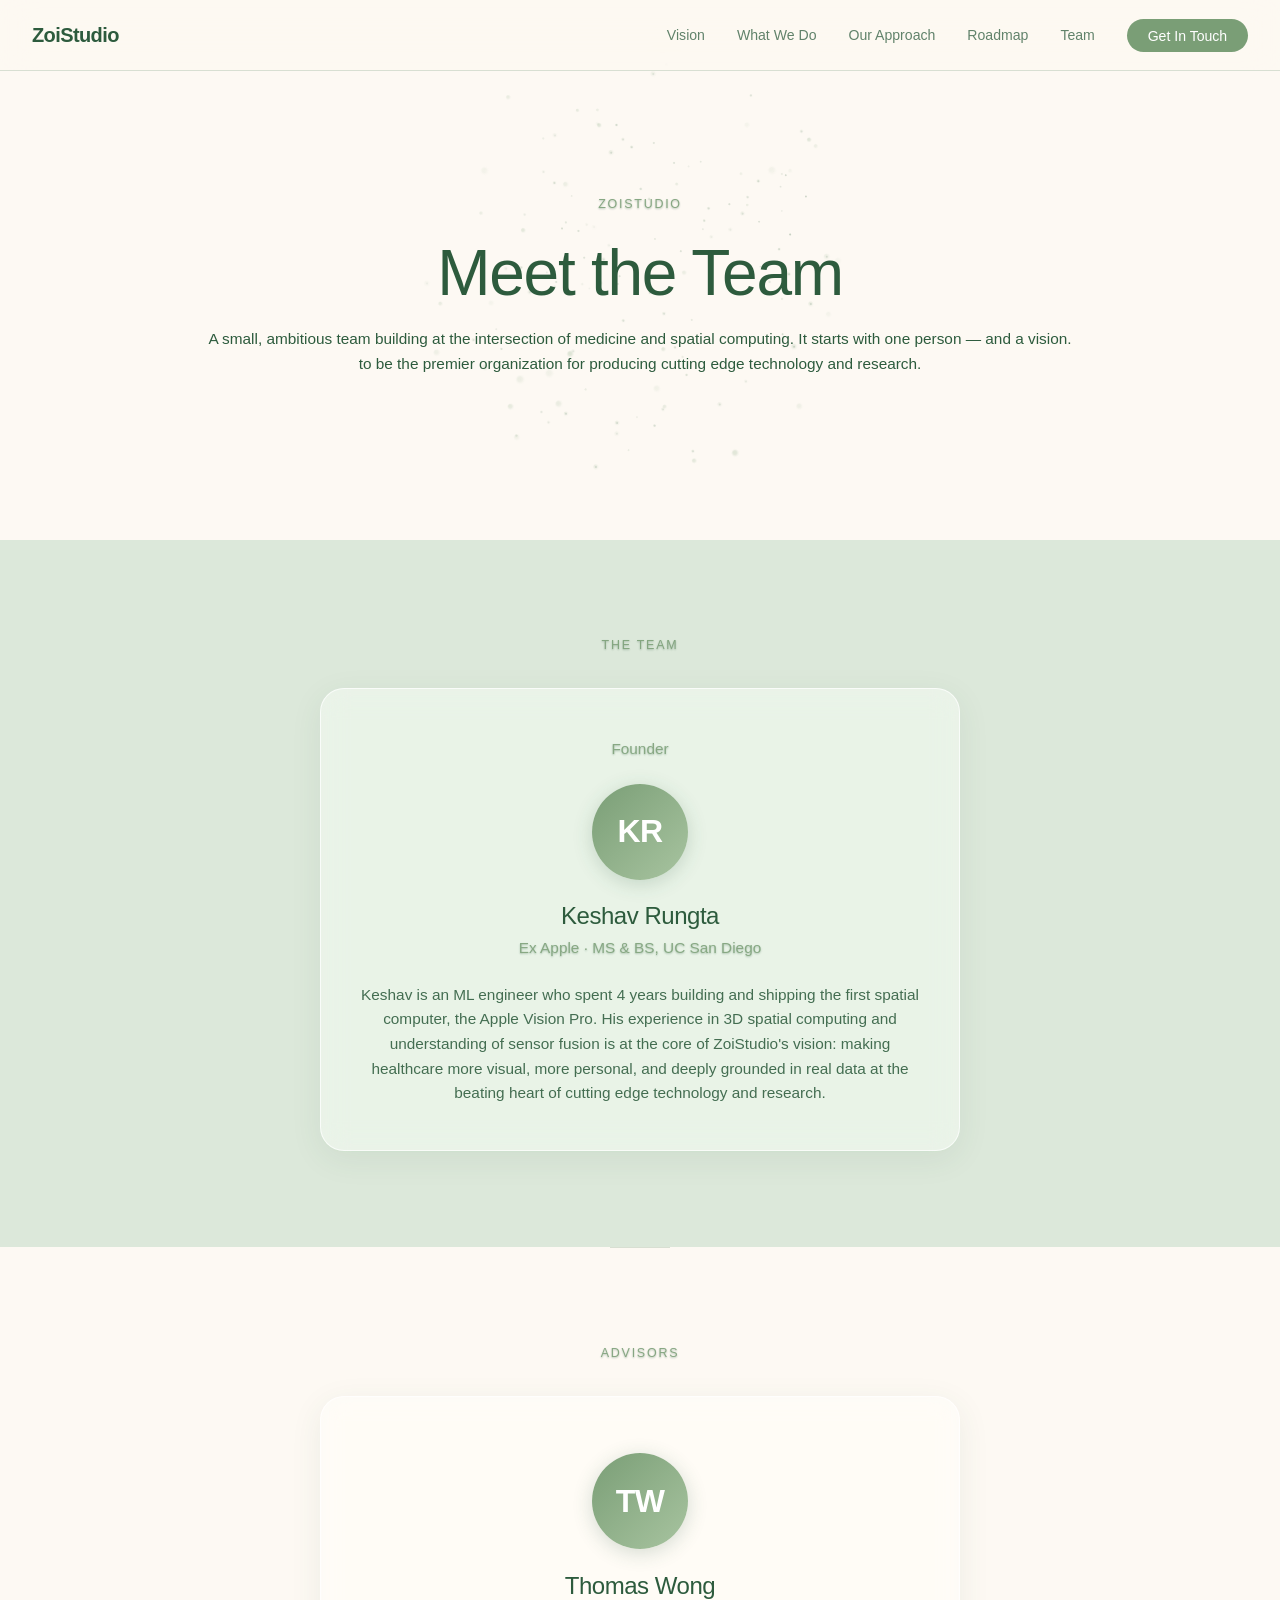
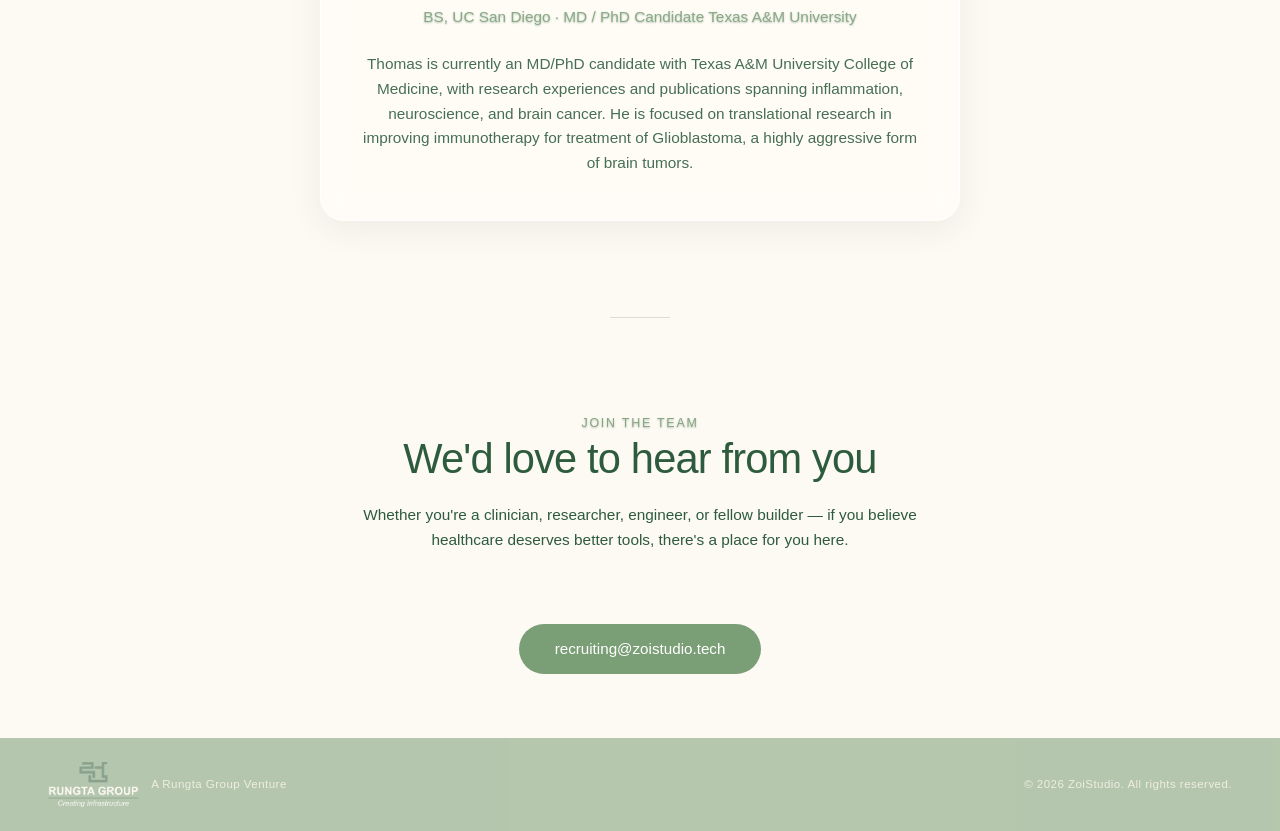
==== commit 6e8eba0f: "re-structure the website into smaller modular blocks so that it is more easily readable" ====
--- a/team.html
+++ b/team.html
@@ -4,7 +4,11 @@
      <meta charset="UTF-8">
      <meta name="viewport" content="width=device-width, initial-scale=1.0">
      <title>ZoiStudio — Meet the Team</title>
-     <link rel="stylesheet" href="style.css">
+       <link rel="stylesheet" href="css/base.css">
+       <link rel="stylesheet" href="css/nav.css">
+       <link rel="stylesheet" href="css/hero.css">
+       <link rel="stylesheet" href="css/sections.css">
+       <link rel="stylesheet" href="css/components.css">
 </head>
 <body>
 
@@ -142,6 +146,9 @@
         <p>&copy; 2026 ZoiStudio. All rights reserved.</p>
     </footer>
 
-     <script src="script.js"></script>
+       <script src="js/navigation.js"></script>
+       <script src="js/animations.js"></script>
+       <script src="js/canvas.js"></script>
+       <script src="js/timeline.js"></script>
 </body>
 </html>
--- a/css/base.css
+++ b/css/base.css
@@ -0,0 +1,82 @@
+/* ============================================
+   ZoiStudio — Landing Page
+     Base Styles
+*============================================ */
+
+/* --- Reset & Base --- */
+*, *::before, *::after {
+  margin: 0;
+  padding: 0;
+  box-sizing: border-box;
+}
+
+:root {
+    --cream: #FDF9F3;
+    --cream-deep: #F5EDE2;
+    --green-dark: #2D5B3D;
+    --green-muted: #7A9E76;
+    --green-light: #A8C4A0;
+    --green-pale: #D4E4D2;
+    --grey-border: #D8DFD2;
+    --glass-bg: rgba(255, 255, 255, 0.45);
+    --glass-bg-hover: rgba(255, 255, 255, 0.6);
+    --glass-border: rgba(255, 255, 255, 0.7);
+    --shadow-soft: 0 8px 32px rgba(45, 91, 61, 0.08);
+    --shadow-hover: 0 12px 40px rgba(45, 91, 61, 0.14);
+    --transition-smooth: 0.35s cubic-bezier(0.25, 0.46, 0.4, 0.92);
+   --bg-cream: #FDF9F3;
+   --bg-green: #DCE8DA;
+   --green-pale-deep: #C8D8C4;
+}
+
+html {
+  scroll-behavior: smooth;
+  font-size: 16px;
+    -webkit-font-smoothing: antialiased;
+    -moz-osx-font-smoothing: grayscale;
+}
+
+body {
+  margin: 0;
+  font-family: -apple-system, 'SF Pro Text', 'Helvetica Neue', Arial, sans-serif;
+  background: var(--cream);
+  color: var(--green-dark);
+  line-height: 1.6;
+  overflow-x: hidden;
+}
+
+/* --- Typography --- */
+h1, h2, h3, h4 {
+  font-weight: 500;
+  letter-spacing: -0.02em;
+  line-height: 1.2;
+}
+
+h1 { font-size: clamp(2.4rem, 5vw, 4rem); }
+h2 { font-size: clamp(1.8rem, 3.5vw, 2.6rem); }
+h3 { font-size: clamp(1.2rem, 2vw, 1.5rem); }
+
+p {
+  font-size: clamp(0.95rem, 1.2vw, 1.1rem);
+  color: var(--green-dark);
+  opacity: 0.88;
+}
+
+/* --- Scroll Animations --- */
+.reveal {
+  opacity: 0;
+  transform: translateY(30px);
+  transition: opacity 0.8s var(--transition-smooth),
+              transform 0.8s var(--transition-smooth);
+}
+
+.reveal.visible {
+  opacity: 1;
+  transform: translateY(0);
+}
+
+/* Stagger children */
+.stagger-children .reveal:nth-child(1) { transition-delay: 0.05s; }
+.stagger-children .reveal:nth-child(2) { transition-delay: 0.15s; }
+.stagger-children .reveal:nth-child(3) { transition-delay: 0.25s; }
+.stagger-children .reveal:nth-child(4) { transition-delay: 0.35s; }
--- a/css/nav.css
+++ b/css/nav.css
@@ -0,0 +1,117 @@
+/* ============================================
+   Navigation
+*============================================ */
+.nav {
+  position: fixed;
+  top: 0;
+  left: 0;
+  right: 0;
+  z-index: 1000;
+  padding: 1.2rem 2rem;
+  display: flex;
+  justify-content: space-between;
+  align-items: center;
+  background: rgba(253, 249, 243, 0.72);
+  backdrop-filter: blur(16px) saturate(180%);
+    -webkit-backdrop-filter: blur(16px) saturate(180%);
+  box-shadow: 0 1px 0 var(--grey-border);
+  transition: background var(--transition-smooth),
+              backdrop-filter var(--transition-smooth),
+              box-shadow var(--transition-smooth);
+}
+
+.nav-logo {
+  font-size: 1.25rem;
+  font-weight: 600;
+  color: var(--green-dark);
+  text-decoration: none;
+  letter-spacing: -0.03em;
+}
+
+.nav-links {
+  display: flex;
+  align-items: center;
+  gap: 2rem;
+  list-style: none;
+}
+
+.nav-links a {
+  font-size: 0.88rem;
+  color: var(--green-dark);
+  text-decoration: none;
+  opacity: 0.75;
+  transition: opacity var(--transition-smooth);
+  font-weight: 450;
+}
+
+.nav-links a:hover {
+  opacity: 1;
+}
+
+.nav-cta {
+  background: var(--green-muted) !important;
+  color: white !important;
+  padding: 0.55rem 1.3rem;
+  border-radius: 100px;
+  opacity: 1 !important;
+  font-weight: 500 !important;
+  transition: transform var(--transition-smooth),
+              box-shadow var(--transition-smooth) !important;
+}
+
+.nav-cta:hover {
+  transform: translateY(-1px);
+  box-shadow: 0 4px 16px rgba(122, 158, 118, 0.3);
+}
+
+/* Mobile hamburger */
+.nav-hamburger {
+  display: none;
+  flex-direction: column;
+  gap: 5px;
+  background: none;
+  border: none;
+  cursor: pointer;
+  padding: 4px;
+}
+
+.nav-hamburger span {
+  display: block;
+  width: 22px;
+  height: 1.8px;
+  background: var(--green-dark);
+  border-radius: 2px;
+  transition: transform var(--transition-smooth),
+              opacity var(--transition-smooth);
+}
+
+/* Mobile Nav Overlay */
+.mobile-menu {
+  display: none;
+  position: fixed;
+  inset: 0;
+  z-index: 999;
+  background: rgba(253, 249, 243, 0.88);
+  backdrop-filter: blur(20px);
+    -webkit-backdrop-filter: blur(20px);
+  flex-direction: column;
+  align-items: center;
+  justify-content: center;
+  gap: 2rem;
+}
+
+.mobile-menu.open {
+  display: flex;
+}
+
+.mobile-menu a {
+  font-size: 1.5rem;
+  color: var(--green-dark);
+  text-decoration: none;
+  opacity: 0.85;
+  transition: opacity var(--transition-smooth);
+}
+
+.mobile-menu a:hover {
+  opacity: 1;
+}
--- a/css/hero.css
+++ b/css/hero.css
@@ -0,0 +1,95 @@
+/* ============================================
+   Hero Section
+*============================================ */
+.hero {
+  min-height: 100vh;
+  display: flex;
+  flex-direction: column;
+  justify-content: center;
+  align-items: center;
+  text-align: center;
+  padding: 6rem 2rem 4rem;
+  position: relative;
+  overflow: hidden;
+}
+
+.hero-canvas-wrap {
+  position: absolute;
+  inset: 0;
+  z-index: 0;
+  opacity: 0.55;
+  pointer-events: none;
+}
+
+.hero-canvas-wrap canvas {
+  width: 100%;
+  height: 100%;
+}
+
+.hero-content {
+  position: relative;
+  z-index: 1;
+  width: 100%;
+  text-align: center;
+}
+
+.hero-eyebrow {
+  font-size: 0.82rem;
+  text-transform: uppercase;
+  letter-spacing: 0.15em;
+  color: var(--green-muted);
+  opacity: 0.8;
+}
+
+.hero h1 {
+  margin-bottom: 1rem;
+}
+
+.hero-tagline {
+  font-size: clamp(1rem, 1.6vw, 1.35rem);
+  max-width: 42em;
+  margin: 0 auto 2.5rem;
+  opacity: 0.82;
+  line-height: 1.65;
+  font-weight: 400;
+  text-align: center;
+}
+
+.hero-btn {
+  display: inline-block;
+  padding: 0.85rem 2.4rem;
+  background: var(--green-muted);
+  color: white;
+  text-decoration: none;
+  border-radius: 100px;
+  font-size: 0.95rem;
+  font-weight: 500;
+  letter-spacing: 0.01em;
+  transition: transform var(--transition-smooth),
+              box-shadow var(--transition-smooth);
+}
+
+.hero-btn:hover {
+  transform: translateY(-2px);
+  box-shadow: 0 8px 28px rgba(122, 158, 118, 0.32);
+}
+
+.scroll-hint {
+  position: absolute;
+  bottom: 2rem;
+  left: 50%;
+  transform: translateX(-50%);
+  z-index: 1;
+  opacity: 0.45;
+  animation: float-down 2s ease-in-out infinite;
+}
+
+.scroll-hint svg {
+  width: 24px;
+  height: 24px;
+}
+
+@keyframes float-down {
+    0%, 100% { transform: translateX(-50%) translateY(0); }
+    50% { transform: translateX(-50%) translateY(8px); }
+}
--- a/css/sections.css
+++ b/css/sections.css
@@ -0,0 +1,71 @@
+/* ============================================
+   Sections (shared)
+*============================================ */
+.section {
+  padding: 6rem 2rem;
+  max-width: 100%;
+  text-align: center;
+}
+
+/* Sections with wider content (cards, grids) already take full width by default. */
+.section--wide {
+    /* no-op — left for backwards compatibility */
+}
+
+.section p {
+  max-width: 40em;
+  margin-left: auto;
+  margin-right: auto;
+  text-align: center;
+}
+
+.section h2 {
+  margin-bottom: 1.2rem;
+}
+
+.section p {
+  margin-bottom: 0;
+}
+
+.section-intro {
+  max-width: 40em;
+  margin-left: auto;
+  margin-right: auto;
+  padding-bottom: 3rem;
+}
+
+.section-label {
+  max-width: 36em;
+  text-align: center;
+  margin-left: auto;
+  margin-right: auto;
+  font-size: 0.78rem;
+  text-transform: uppercase;
+  letter-spacing: 0.14em;
+  color: var(--green-muted);
+  opacity: 0.9;
+  margin-bottom: 0.8rem;
+  text-shadow: 0 1px 2px rgba(45, 91, 61, 0.4);
+}
+
+/* --- Background Utilities (alternating section colors) --- */
+.bg--cream {
+    background: var(--bg-cream);
+}
+
+.bg--green {
+    background: var(--bg-green);
+}
+
+.bg--green .timeline-phase {
+    color: #FDF9F3;
+}
+
+/* --- Divider (hr between sections) --- */
+.divider {
+  width: 60px;
+  height: 1px;
+  background: var(--grey-border);
+  margin: 0 auto;
+  border: none;
+}
--- a/css/components.css
+++ b/css/components.css
@@ -0,0 +1,386 @@
+/* ============================================
+   Cards (glassmorphism shared)
+*============================================ */
+.cards-3 {
+  display: grid;
+  grid-template-columns: repeat(3, minmax(280px, 1fr));
+  gap: 1.5rem;
+}
+
+
+.card {
+  background: var(--glass-bg);
+  backdrop-filter: blur(14px) saturate(160%);
+    -webkit-backdrop-filter: blur(14px) saturate(160%);
+  border: 1px solid var(--glass-border);
+  border-radius: 20px;
+  padding: 2.2rem;
+  transition: background var(--transition-smooth),
+              box-shadow var(--transition-smooth),
+              transform var(--transition-smooth);
+  box-shadow: var(--shadow-soft);
+}
+
+.card:hover {
+  background: var(--glass-bg-hover);
+  box-shadow: var(--shadow-hover);
+  transform: translateY(-4px);
+}
+
+.card-icon {
+  width: 48px;
+  height: 48px;
+  border-radius: 14px;
+  background: linear-gradient(135deg, var(--green-pale), var(--glass-bg));
+  display: flex;
+  align-items: center;
+  justify-content: center;
+  margin: 0 auto 1.4rem;
+  box-shadow: 0 0 9px 4px rgba(122, 158, 118, 0.12);
+}
+
+.card-icon svg {
+  width: 22px;
+  height: 22px;
+  stroke: var(--green-muted);
+}
+
+.card h3 {
+  margin-bottom: 0.6rem;
+}
+
+.card p {
+  font-size: 0.92rem;
+  line-height: 1.65;
+}
+
+/* --- Approach Section --- */
+.approach-grid {
+  display: grid;
+  gap: 1.5rem;
+  grid-template-columns: repeat(3, minmax(280px, 1fr));
+}
+
+/* Approach cards — glassmorphism on green backgrounds */
+.approach-icon {
+  width: 48px;
+  height: 48px;
+  border-radius: 14px;
+  background: linear-gradient(135deg, var(--glass-bg), var(--green-pale));
+  display: inline-flex;
+  align-items: center;
+  justify-content: center;
+  margin-bottom: 1.4rem;
+  box-shadow: 0 0 9px 4px rgba(122, 158, 118, 0.2);
+}
+
+.approach-icon svg {
+  width: 22px;
+  height: 22px;
+  stroke: var(--green-muted);
+}
+
+.card--approach {
+  text-align: center;
+}
+
+.card--approach h3 {
+  margin-bottom: 0.6rem;
+}
+
+.card--approach p {
+  font-size: 0.92rem;
+  line-height: 1.65;
+}
+
+/* --- Timeline / Roadmap --- */
+.timeline {
+  max-width: 640px;
+  margin-left: auto;
+  margin-right: auto;
+  padding-left: 33px;
+  position: relative;
+}
+
+.timeline::before {
+  content: '';
+  position: absolute;
+  left: 8px;
+  top: -4px;
+  bottom: -2rem;
+  width: 2px;
+  background: linear-gradient(to bottom, var(--green-light), var(--green-pale), transparent);
+}
+
+.timeline-item {
+  max-width: 520px;
+  display: flex;
+  align-items: flex-start;
+  gap: 16px;
+}
+
+.timeline-item:last-child {
+  margin-bottom: 0;
+}
+
+.timeline-dot-wrap {
+  flex-shrink: 0;
+  width: 33px;
+  display: flex;
+  align-items: center;
+  justify-content: center;
+  padding-top: 6px;
+}
+
+/* Timeline dots: sizing/border-radius set; background + shadow interpolated by JS */
+.timeline-dot {
+  width: 12px;
+  height: 12px;
+  border-radius: 50%;
+  background: var(--green-muted);
+  box-shadow: 0 0 0 4px rgba(122, 158, 118, 0.12);
+}
+
+.timeline-content {
+  flex: 1;
+}
+
+.timeline-divider {
+  border: none;
+  height: 0;
+  background: linear-gradient(to right, var(--green-pale), transparent);
+  margin: 1.5rem 33px 2rem 33px;
+}
+
+.timeline-phase {
+  font-size: 0.78rem;
+  text-transform: uppercase;
+  letter-spacing: 0.12em;
+  color: var(--green-muted);
+  opacity: 0.9;
+  margin-bottom: 0.3rem;
+}
+
+.timeline-item h3 {
+  font-size: 1.15rem;
+  margin-bottom: 0.4rem;
+  font-weight: 500;
+}
+
+.timeline-item p {
+  font-size: 0.92rem;
+  line-height: 1.6;
+}
+
+/* --- Footer --- */
+.footer {
+  display: flex;
+  background-color: var(--green-muted);
+  justify-content: space-between;
+  align-items: center;
+  width: 100%;
+  padding: 1.5rem 3rem;
+  font-size: 0.72rem;
+  opacity: 0.55;
+}
+
+.footer a.rungta-brand {
+  display: inline-flex;
+  flex-direction: row;
+  align-items: center;
+  gap: 0.75rem;
+  text-decoration: none;
+  color: var(--cream-deep);
+}
+
+.footer a.rungta-brand:hover {
+  opacity: 0.85;
+}
+
+.footer img {
+  height: 45px;
+  width: auto;
+}
+
+.footer p {
+  font-size: 0.72rem !important;
+  color: var(--cream-deep);
+  letter-spacing: 0.04em;
+  margin: 0;
+}
+
+.footer .venture-text {
+  font-size: 0.72rem !important;
+  color: var(--green-dark);
+  letter-spacing: 0.06em;
+  margin: 0;
+  text-transform: uppercase;
+}
+
+.footer p:last-child {
+  font-size: 0.72rem !important;
+  text-align: right;
+  white-space: nowrap;
+  margin: 0;
+}
+
+/* Mobile footer */
+@media (max-width: 768px) {
+   .footer {
+    flex-direction: column;
+    align-items: center;
+    gap: 1.2rem;
+   }
+
+     /* base rule handles flex-direction for .rungta-brand */
+   .footer p:last-child {
+    text-align: center;
+   }
+}
+
+/* --- Contact Section --- */
+.contact {
+  text-align: center;
+  padding-bottom: 4rem;
+}
+
+.contact h2 {
+  max-width: 36em;
+  margin-left: auto;
+  margin-right: auto;
+}
+
+.contact .section-intro {
+  text-align: center;
+  max-width: 40em;
+  margin-left: auto;
+  margin-right: auto;
+}
+
+.contact-email {
+  display: inline-block;
+  margin-top: 1.5rem;
+  padding: 0.8rem 2.2rem;
+  background: var(--green-muted);
+  color: white;
+  text-decoration: none;
+  border-radius: 100px;
+  font-size: 0.95rem;
+  font-weight: 500;
+  transition: transform var(--transition-smooth),
+              box-shadow var(--transition-smooth);
+}
+
+.contact-email:hover {
+  transform: translateY(-2px);
+  box-shadow: 0 8px 28px rgba(122, 158, 118, 0.32);
+}
+
+/* --- Responsive --- */
+@media (max-width: 60rem) {
+    .cards-3,
+    .approach-grid {
+        grid-template-columns: 1fr !important;
+    }
+}
+
+@media (max-width: 768px) {
+    .nav-links {
+        display: none;
+    }
+
+    .nav-hamburger {
+        display: flex;
+    }
+
+    .hero {
+        padding: 5rem 1.5rem 3rem;
+        min-height: 90vh;
+    }
+
+    .section {
+        padding: 4rem 1.5rem;
+    }
+}
+
+@media (min-width: 769px) {
+    .mobile-menu {
+        display: none !important;
+    }
+}
+
+.hero.team-hero {
+    min-height: 60vh;
+    justify-content: center;
+}
+
+.hero.team-hero .hero-tagline {
+    margin-top: 1.5rem;
+}
+
+/* --- Team Cards --- */
+.team-grid {
+  display: grid;
+  grid-template-columns: repeat(auto-fit, minmax(320px, 1fr));
+  gap: 2.5rem;
+  max-width: 760px;
+  margin: 2rem auto 0;
+}
+
+.team-card {
+  background: var(--glass-bg);
+  backdrop-filter: blur(14px) saturate(160%);
+    -webkit-backdrop-filter: blur(14px) saturate(160%);
+  border: 1px solid var(--glass-border);
+  border-radius: 24px;
+  padding: 3rem 2.5rem 2.8rem;
+  box-shadow: var(--shadow-soft);
+  transition: background var(--transition-smooth),
+              box-shadow var(--transition-smooth),
+              transform var(--transition-smooth);
+  text-align: center;
+}
+
+.team-card:hover {
+  background: var(--glass-bg-hover);
+  box-shadow: var(--shadow-hover);
+  transform: translateY(-4px);
+}
+
+.team-avatar {
+  width: 96px;
+  height: 96px;
+  border-radius: 50%;
+  margin: .5rem auto 1.4rem;
+  display: flex;
+  align-items: center;
+  justify-content: center;
+  background: linear-gradient(135deg, var(--green-muted), var(--green-light));
+  box-shadow: 0 4px 20px rgba(45, 91, 61, 0.2);
+}
+
+.team-initials {
+  font-size: 2rem;
+  font-weight: 600;
+  color: white;
+  letter-spacing: -0.02em;
+}
+
+/* Single card in a grid gets full width */
+.team-grid:has(> .team-card:not(:nth-child(n+2))) {
+  max-width: 640px;
+}
+
+@media (max-width: 768px) {
+      .team-grid {
+        grid-template-columns: 1fr !important;
+        gap: 1.5rem;
+        padding: 0 1rem;
+      }
+}
+
+/* --- Selection Color --- */
+::selection {
+  background: var(--green-pale);
+  color: var(--green-dark);
+}
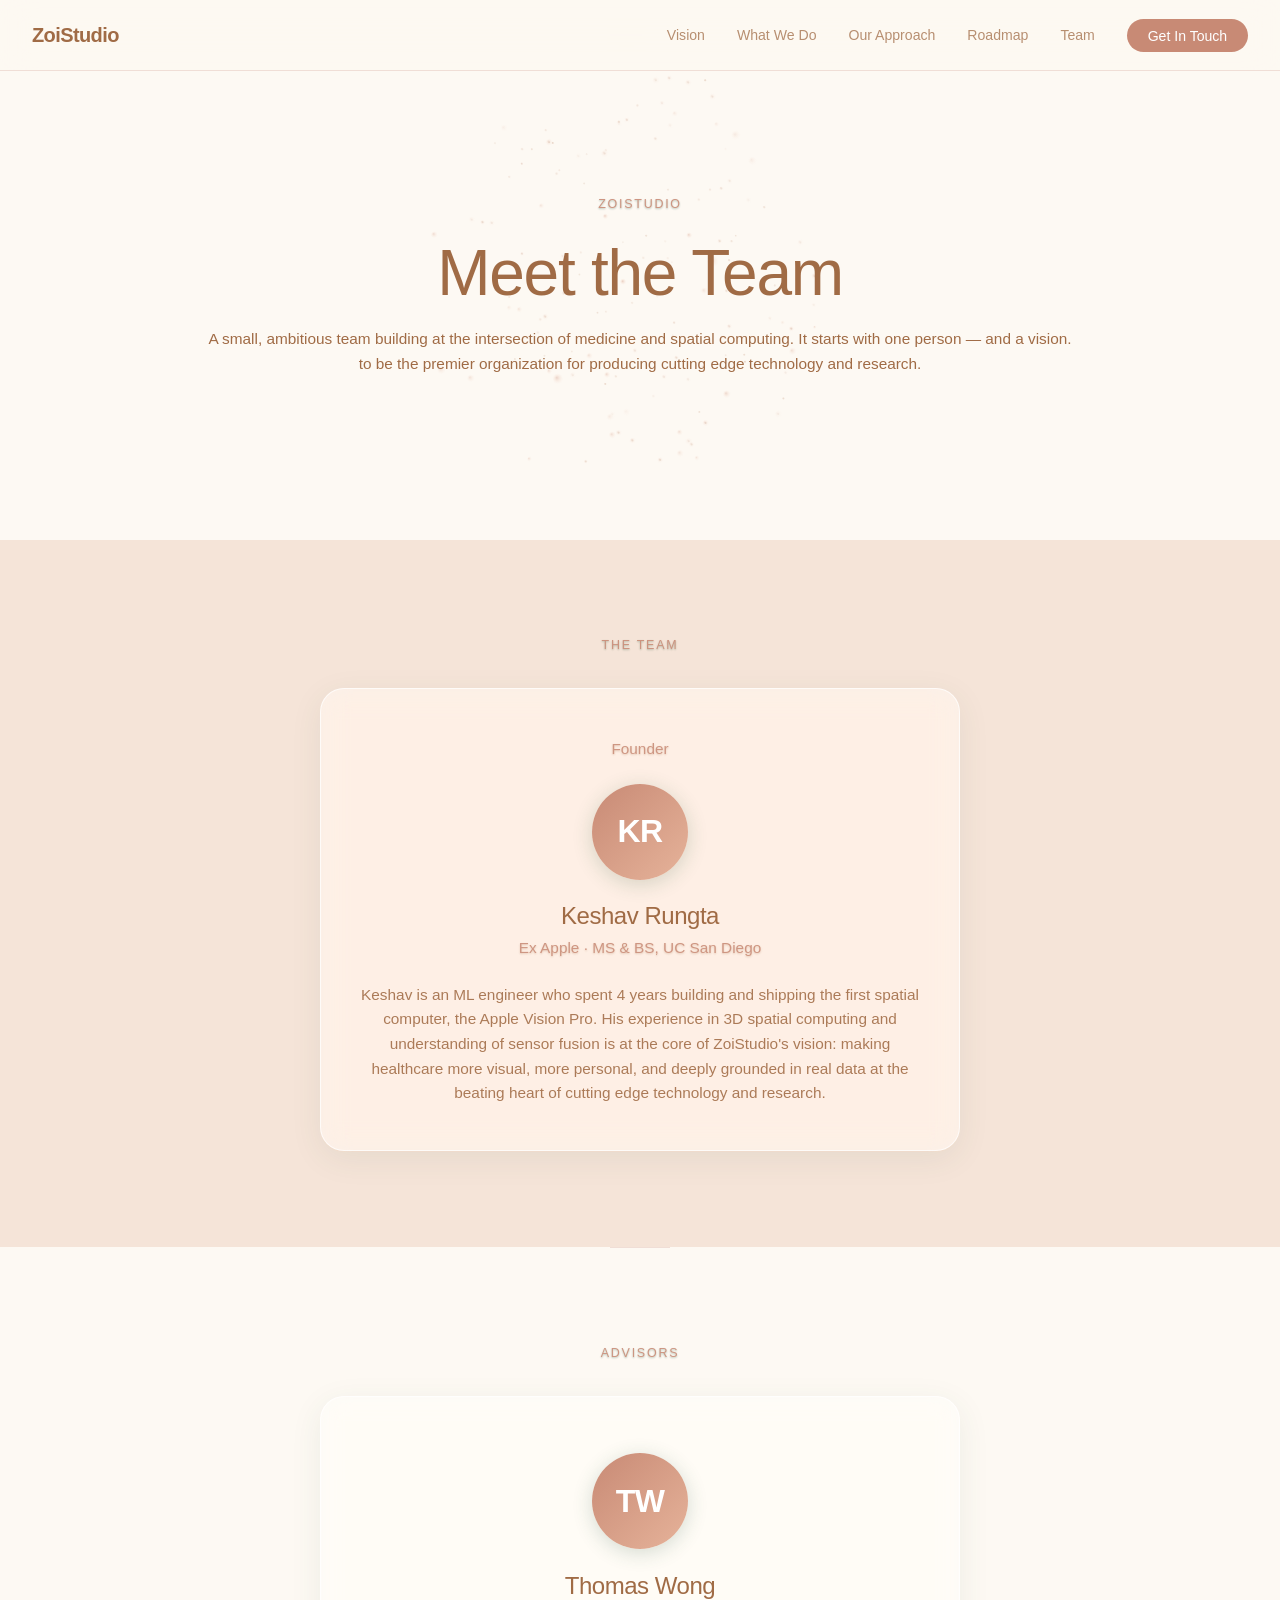
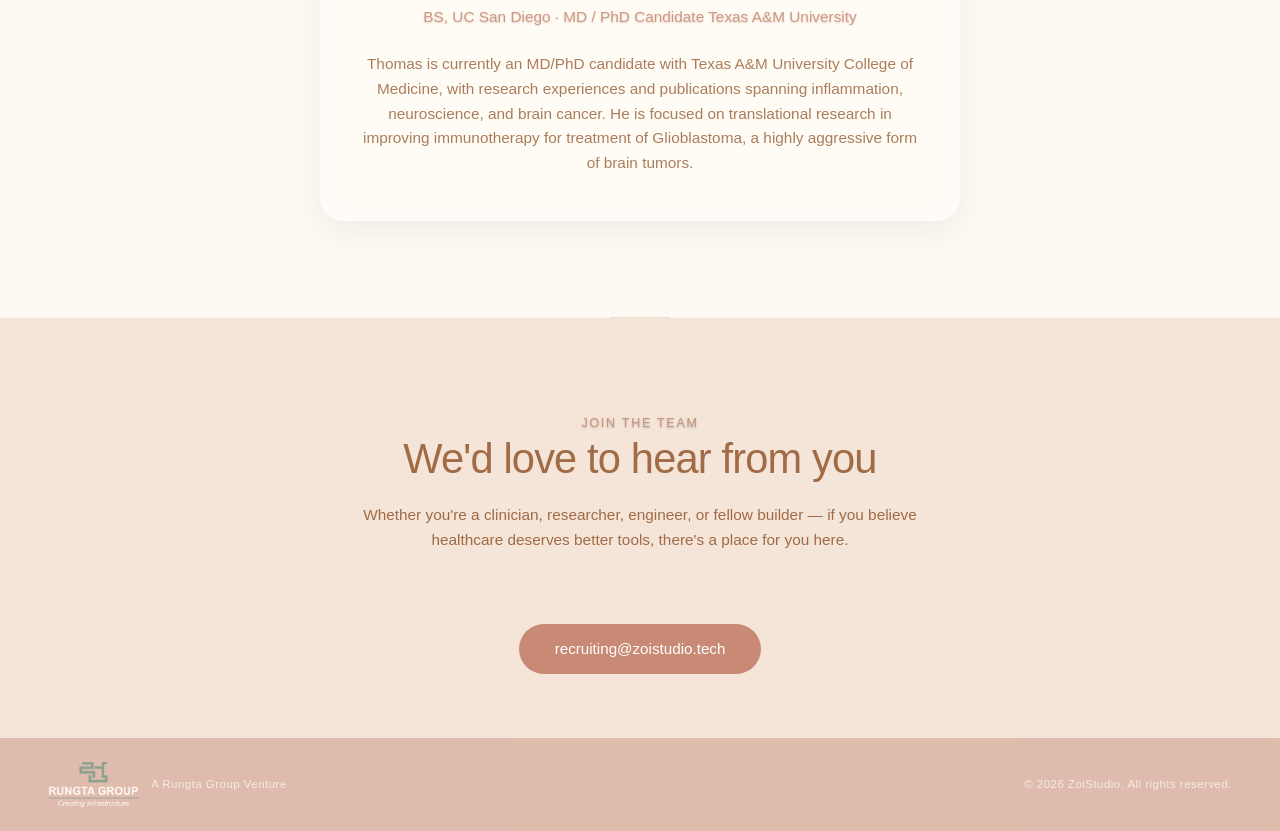
==== commit 9383daeb: "update color for team.html" ====
--- a/team.html
+++ b/team.html
@@ -8,7 +8,8 @@
        <link rel="stylesheet" href="css/nav.css">
        <link rel="stylesheet" href="css/hero.css">
        <link rel="stylesheet" href="css/sections.css">
-       <link rel="stylesheet" href="css/components.css">
+       <link rel="stylesheet" href="css/team-overrides.css">
+          <link rel="stylesheet" href="css/components.css">
 </head>
 <body>
 
@@ -69,14 +70,14 @@
          <div class="team-grid stagger-children">
              <!-- Add another person by copy-pasting the card block below -->
              <div class="team-card reveal">
-                <p class="team-credits" style="text-align: center; margin-bottom: 1.4rem; color: var(--green-muted); font-weight: 500; text-shadow: 0 1px 2px rgba(45, 91, 61, 0.4);">
+                <p class="team-credits" style="text-align: center; margin-bottom: 1.4rem; color: var(--green-muted); font-weight: 500; text-shadow: 0 1px 2px rgba(160, 107, 69, 0.35);">
                 Founder
                 </p>
                 <div class="team-avatar">
                     <span class="team-initials">KR</span>
                 </div>
                 <h3 style="font-size: 1.5rem; margin-bottom: 0.3rem;">Keshav Rungta</h3>
-                <p class="team-credits" style="text-align: center; margin-bottom: 1.4rem; color: var(--green-muted); font-weight: 500; text-shadow: 0 1px 2px rgba(45, 91, 61, 0.4);">
+                <p class="team-credits" style="text-align: center; margin-bottom: 1.4rem; color: var(--green-muted); font-weight: 500; text-shadow: 0 1px 2px rgba(160, 107, 69, 0.35);">
                 Ex Apple · MS & BS, UC San Diego
                 </p>
                 <div class="team-bio">
@@ -105,7 +106,7 @@
                     <span class="team-initials">TW</span>
                 </div>
                 <h3 style="font-size: 1.5rem; margin-bottom: 0.3rem;">Thomas Wong</h3>
-                <p class="team-credits" style="text-align: center; margin-bottom: 1.4rem; color: var(--green-muted); font-weight: 500; text-shadow: 0 1px 2px rgba(45, 91, 61, 0.4);">
+                <p class="team-credits" style="text-align: center; margin-bottom: 1.4rem; color: var(--green-muted); font-weight: 500; text-shadow: 0 1px 2px rgba(160, 107, 69, 0.35);">
                     BS, UC San Diego · MD / PhD Candidate Texas A&M University
                 </p>
                 <div class="team-bio">
@@ -121,7 +122,7 @@
 
      <!-- ======== Join the Team CTA ======== -->
      <hr class="divider">
-     <section class="section contact" id="join">
+     <section class="section contact bg--green" id="join">
          <div class="reveal">
              <p class="section-label">Join the Team</p>
          </div>
@@ -148,7 +149,8 @@
 
        <script src="js/navigation.js"></script>
        <script src="js/animations.js"></script>
-       <script src="js/canvas.js"></script>
+       <script>var canvasPalette = { muted: "#C88A75", light: "#E6B39A", pale: "#F2D8CE", dark: "#A06B45" };</script>
+         <script src="js/canvas.js"></script>
        <script src="js/timeline.js"></script>
 </body>
 </html>
--- a/css/team-overrides.css
+++ b/css/team-overrides.css
@@ -0,0 +1,15 @@
+/* ============================================
+   Team Page — Orange Palette Overrides
+   Replaces green variables with pastel orange.
+   Loaded AFTER shared CSS to cascade overrides.
+*============================================ */
+
+:root {
+    --green-dark: #A06B45;
+    --green-muted: #C88A75;
+    --green-light: #E6B39A;
+    --green-pale: #F2D8CE;
+    --grey-border: #F0DED6;
+    --bg-green: #F5E4D8;
+    --green-pale-deep: #EDE0D8;
+}
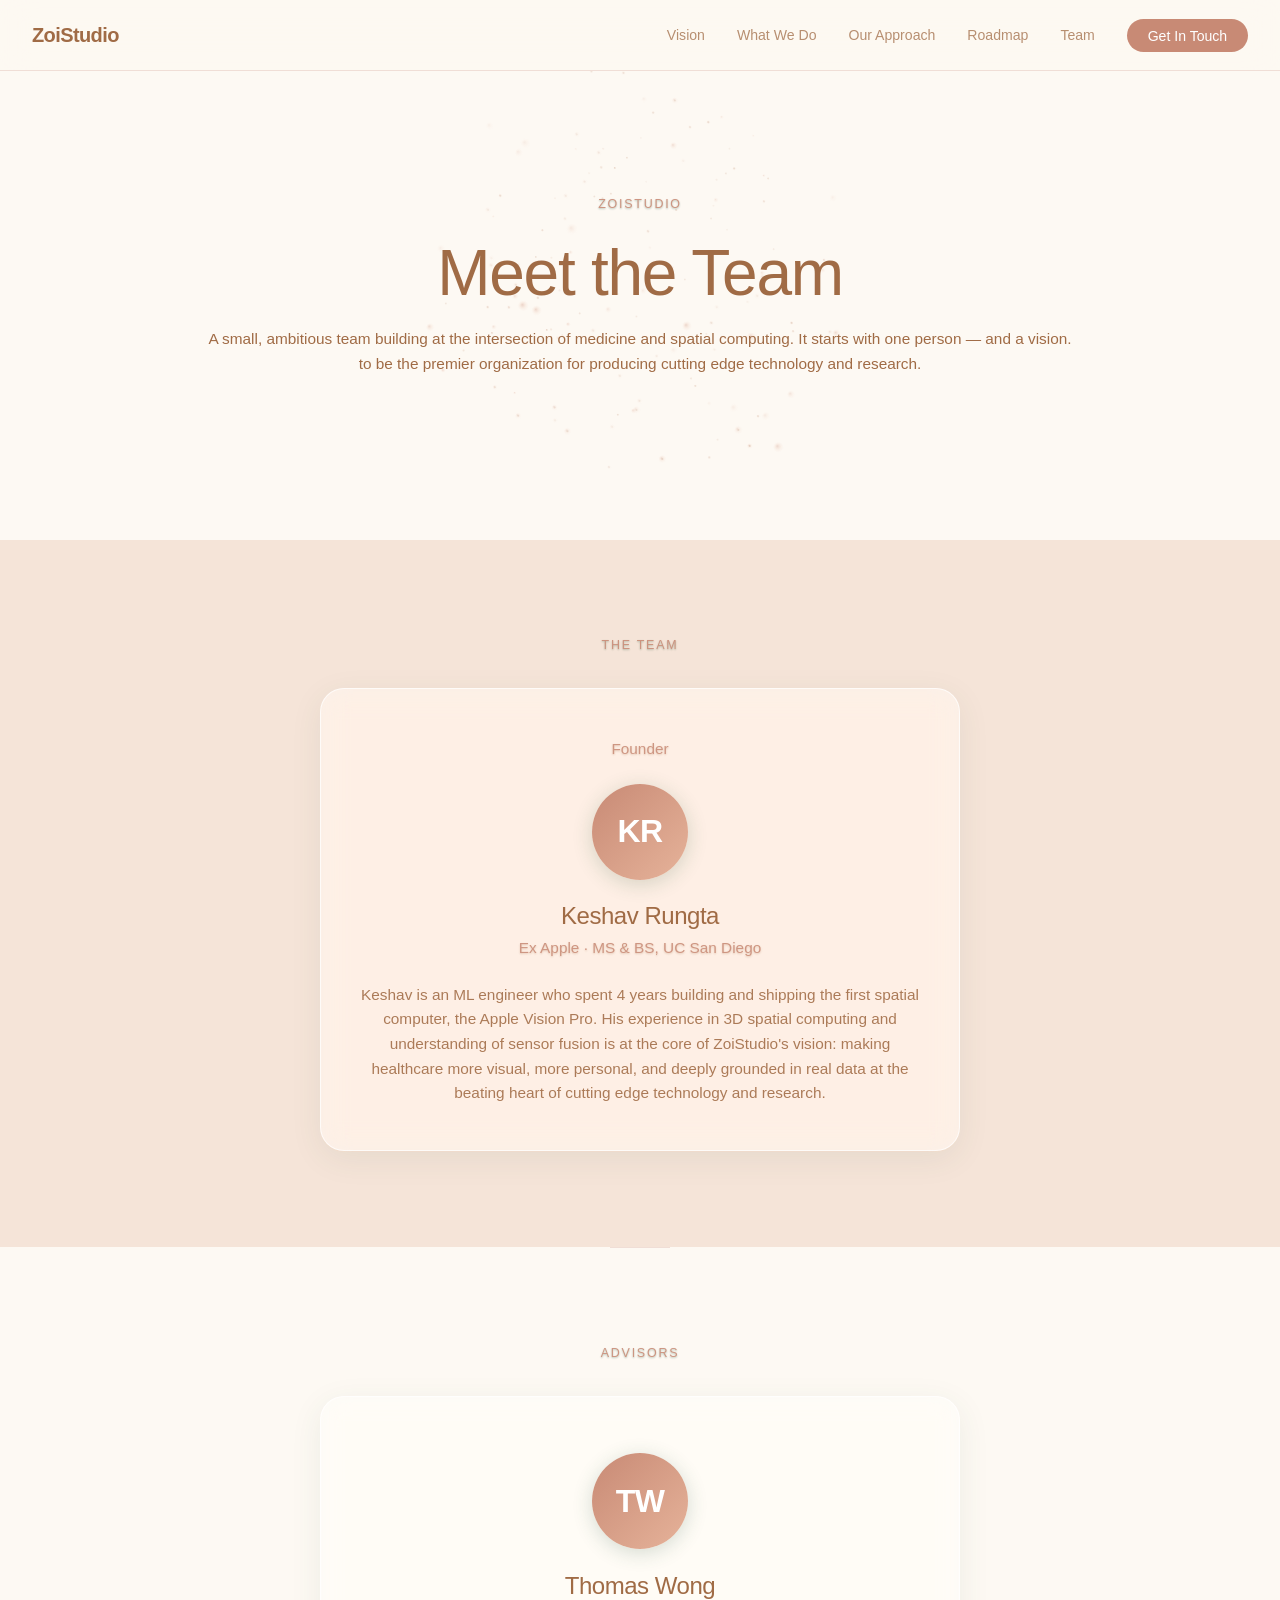
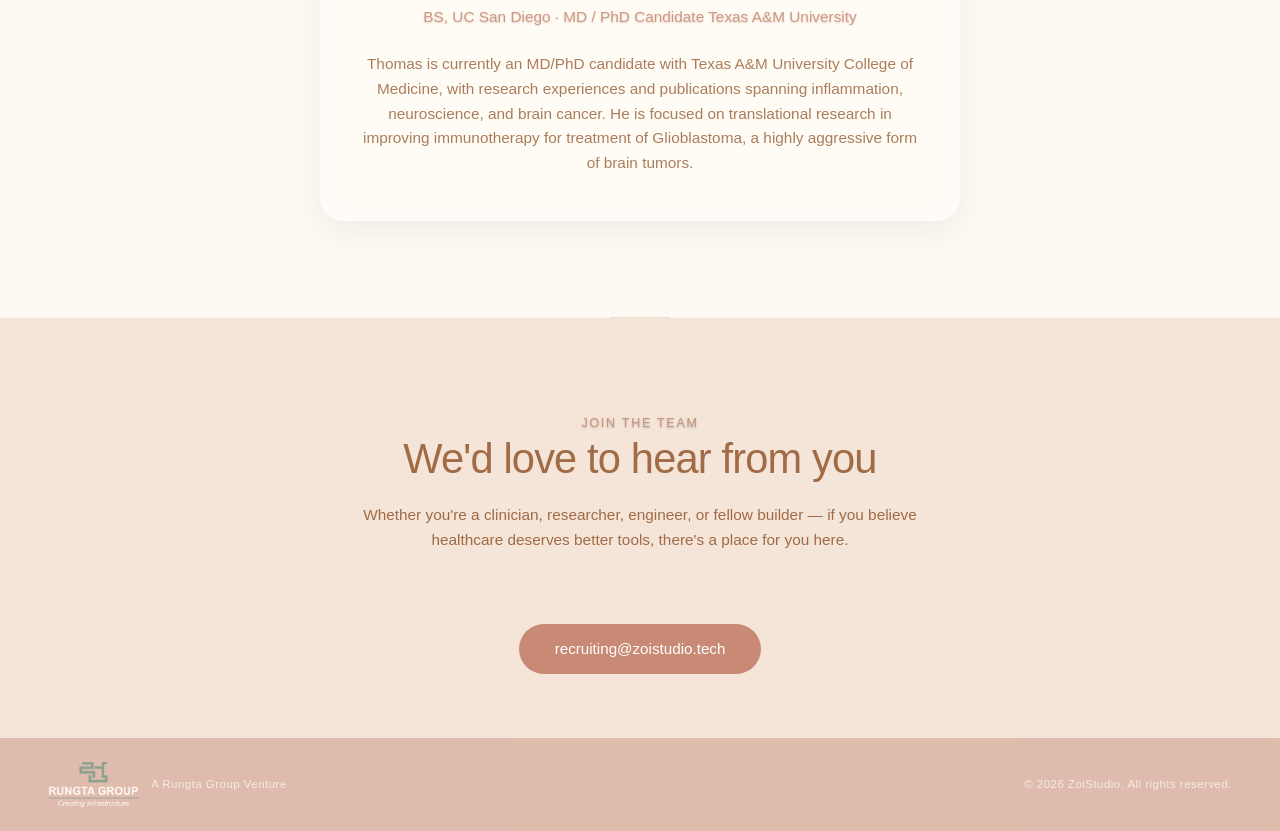
==== commit 8569e9bf: "Update color naming scheme" ====
--- a/team.html
+++ b/team.html
@@ -70,14 +70,14 @@
          <div class="team-grid stagger-children">
              <!-- Add another person by copy-pasting the card block below -->
              <div class="team-card reveal">
-                <p class="team-credits" style="text-align: center; margin-bottom: 1.4rem; color: var(--green-muted); font-weight: 500; text-shadow: 0 1px 2px rgba(160, 107, 69, 0.35);">
+                <p class="team-credits" style="text-align: center; margin-bottom: 1.4rem; color: var(--muted); font-weight: 500; text-shadow: 0 1px 2px rgba(160, 107, 69, 0.35);">
                 Founder
                 </p>
                 <div class="team-avatar">
                     <span class="team-initials">KR</span>
                 </div>
                 <h3 style="font-size: 1.5rem; margin-bottom: 0.3rem;">Keshav Rungta</h3>
-                <p class="team-credits" style="text-align: center; margin-bottom: 1.4rem; color: var(--green-muted); font-weight: 500; text-shadow: 0 1px 2px rgba(160, 107, 69, 0.35);">
+                <p class="team-credits" style="text-align: center; margin-bottom: 1.4rem; color: var(--muted); font-weight: 500; text-shadow: 0 1px 2px rgba(160, 107, 69, 0.35);">
                 Ex Apple · MS & BS, UC San Diego
                 </p>
                 <div class="team-bio">
@@ -106,7 +106,7 @@
                     <span class="team-initials">TW</span>
                 </div>
                 <h3 style="font-size: 1.5rem; margin-bottom: 0.3rem;">Thomas Wong</h3>
-                <p class="team-credits" style="text-align: center; margin-bottom: 1.4rem; color: var(--green-muted); font-weight: 500; text-shadow: 0 1px 2px rgba(160, 107, 69, 0.35);">
+                <p class="team-credits" style="text-align: center; margin-bottom: 1.4rem; color: var(--muted); font-weight: 500; text-shadow: 0 1px 2px rgba(160, 107, 69, 0.35);">
                     BS, UC San Diego · MD / PhD Candidate Texas A&M University
                 </p>
                 <div class="team-bio">
--- a/css/base.css
+++ b/css/base.css
@@ -13,10 +13,10 @@
 :root {
     --cream: #FDF9F3;
     --cream-deep: #F5EDE2;
-    --green-dark: #2D5B3D;
-    --green-muted: #7A9E76;
-    --green-light: #A8C4A0;
-    --green-pale: #D4E4D2;
+    --dark: #2D5B3D;
+    --muted: #7A9E76;
+    --light: #A8C4A0;
+    --pale: #D4E4D2;
     --grey-border: #D8DFD2;
     --glass-bg: rgba(255, 255, 255, 0.45);
     --glass-bg-hover: rgba(255, 255, 255, 0.6);
@@ -25,8 +25,8 @@
     --shadow-hover: 0 12px 40px rgba(45, 91, 61, 0.14);
     --transition-smooth: 0.35s cubic-bezier(0.25, 0.46, 0.4, 0.92);
    --bg-cream: #FDF9F3;
-   --bg-green: #DCE8DA;
-   --green-pale-deep: #C8D8C4;
+   --bg-muted: #DCE8DA;
+   --pale-deep: #C8D8C4;
 }
 
 html {
@@ -40,7 +40,7 @@
   margin: 0;
   font-family: -apple-system, 'SF Pro Text', 'Helvetica Neue', Arial, sans-serif;
   background: var(--cream);
-  color: var(--green-dark);
+  color: var(--dark);
   line-height: 1.6;
   overflow-x: hidden;
 }
@@ -58,7 +58,7 @@
 
 p {
   font-size: clamp(0.95rem, 1.2vw, 1.1rem);
-  color: var(--green-dark);
+  color: var(--dark);
   opacity: 0.88;
 }
 
--- a/css/nav.css
+++ b/css/nav.css
@@ -23,7 +23,7 @@
 .nav-logo {
   font-size: 1.25rem;
   font-weight: 600;
-  color: var(--green-dark);
+  color: var(--dark);
   text-decoration: none;
   letter-spacing: -0.03em;
 }
@@ -37,7 +37,7 @@
 
 .nav-links a {
   font-size: 0.88rem;
-  color: var(--green-dark);
+  color: var(--dark);
   text-decoration: none;
   opacity: 0.75;
   transition: opacity var(--transition-smooth);
@@ -49,7 +49,7 @@
 }
 
 .nav-cta {
-  background: var(--green-muted) !important;
+  background: var(--muted) !important;
   color: white !important;
   padding: 0.55rem 1.3rem;
   border-radius: 100px;
@@ -79,7 +79,7 @@
   display: block;
   width: 22px;
   height: 1.8px;
-  background: var(--green-dark);
+  background: var(--dark);
   border-radius: 2px;
   transition: transform var(--transition-smooth),
               opacity var(--transition-smooth);
@@ -106,7 +106,7 @@
 
 .mobile-menu a {
   font-size: 1.5rem;
-  color: var(--green-dark);
+  color: var(--dark);
   text-decoration: none;
   opacity: 0.85;
   transition: opacity var(--transition-smooth);
--- a/css/hero.css
+++ b/css/hero.css
@@ -37,7 +37,7 @@
   font-size: 0.82rem;
   text-transform: uppercase;
   letter-spacing: 0.15em;
-  color: var(--green-muted);
+  color: var(--muted);
   opacity: 0.8;
 }
 
@@ -58,7 +58,7 @@
 .hero-btn {
   display: inline-block;
   padding: 0.85rem 2.4rem;
-  background: var(--green-muted);
+  background: var(--muted);
   color: white;
   text-decoration: none;
   border-radius: 100px;
--- a/css/sections.css
+++ b/css/sections.css
@@ -42,7 +42,7 @@
   font-size: 0.78rem;
   text-transform: uppercase;
   letter-spacing: 0.14em;
-  color: var(--green-muted);
+  color: var(--muted);
   opacity: 0.9;
   margin-bottom: 0.8rem;
   text-shadow: 0 1px 2px rgba(45, 91, 61, 0.4);
@@ -54,7 +54,7 @@
 }
 
 .bg--green {
-    background: var(--bg-green);
+    background: var(--bg-muted);
 }
 
 .bg--green .timeline-phase {
--- a/css/team-overrides.css
+++ b/css/team-overrides.css
@@ -1,15 +1,15 @@
 /* ============================================
-   Team Page — Orange Palette Overrides
-   Replaces green variables with pastel orange.
+   Team Page — Warm Palette Overrides
+   Overrides the default green palette with warm/earthy tones.
    Loaded AFTER shared CSS to cascade overrides.
 *============================================ */
 
 :root {
-    --green-dark: #A06B45;
-    --green-muted: #C88A75;
-    --green-light: #E6B39A;
-    --green-pale: #F2D8CE;
+    --dark: #A06B45;
+    --muted: #C88A75;
+    --light: #E6B39A;
+    --pale: #F2D8CE;
     --grey-border: #F0DED6;
-    --bg-green: #F5E4D8;
-    --green-pale-deep: #EDE0D8;
+    --bg-muted: #F5E4D8;
+    --pale-deep: #EDE0D8;
 }
--- a/css/components.css
+++ b/css/components.css
@@ -31,7 +31,7 @@
   width: 48px;
   height: 48px;
   border-radius: 14px;
-  background: linear-gradient(135deg, var(--green-pale), var(--glass-bg));
+  background: linear-gradient(135deg, var(--pale), var(--glass-bg));
   display: flex;
   align-items: center;
   justify-content: center;
@@ -42,7 +42,7 @@
 .card-icon svg {
   width: 22px;
   height: 22px;
-  stroke: var(--green-muted);
+  stroke: var(--muted);
 }
 
 .card h3 {
@@ -66,7 +66,7 @@
   width: 48px;
   height: 48px;
   border-radius: 14px;
-  background: linear-gradient(135deg, var(--glass-bg), var(--green-pale));
+  background: linear-gradient(135deg, var(--glass-bg), var(--pale));
   display: inline-flex;
   align-items: center;
   justify-content: center;
@@ -77,7 +77,7 @@
 .approach-icon svg {
   width: 22px;
   height: 22px;
-  stroke: var(--green-muted);
+  stroke: var(--muted);
 }
 
 .card--approach {
@@ -109,7 +109,7 @@
   top: -4px;
   bottom: -2rem;
   width: 2px;
-  background: linear-gradient(to bottom, var(--green-light), var(--green-pale), transparent);
+  background: linear-gradient(to bottom, var(--light), var(--pale), transparent);
 }
 
 .timeline-item {
@@ -137,7 +137,7 @@
   width: 12px;
   height: 12px;
   border-radius: 50%;
-  background: var(--green-muted);
+  background: var(--muted);
   box-shadow: 0 0 0 4px rgba(122, 158, 118, 0.12);
 }
 
@@ -148,7 +148,7 @@
 .timeline-divider {
   border: none;
   height: 0;
-  background: linear-gradient(to right, var(--green-pale), transparent);
+  background: linear-gradient(to right, var(--pale), transparent);
   margin: 1.5rem 33px 2rem 33px;
 }
 
@@ -156,7 +156,7 @@
   font-size: 0.78rem;
   text-transform: uppercase;
   letter-spacing: 0.12em;
-  color: var(--green-muted);
+  color: var(--muted);
   opacity: 0.9;
   margin-bottom: 0.3rem;
 }
@@ -175,7 +175,7 @@
 /* --- Footer --- */
 .footer {
   display: flex;
-  background-color: var(--green-muted);
+  background-color: var(--muted);
   justify-content: space-between;
   align-items: center;
   width: 100%;
@@ -211,7 +211,7 @@
 
 .footer .venture-text {
   font-size: 0.72rem !important;
-  color: var(--green-dark);
+  color: var(--dark);
   letter-spacing: 0.06em;
   margin: 0;
   text-transform: uppercase;
@@ -261,7 +261,7 @@
   display: inline-block;
   margin-top: 1.5rem;
   padding: 0.8rem 2.2rem;
-  background: var(--green-muted);
+  background: var(--muted);
   color: white;
   text-decoration: none;
   border-radius: 100px;
@@ -355,7 +355,7 @@
   display: flex;
   align-items: center;
   justify-content: center;
-  background: linear-gradient(135deg, var(--green-muted), var(--green-light));
+  background: linear-gradient(135deg, var(--muted), var(--light));
   box-shadow: 0 4px 20px rgba(45, 91, 61, 0.2);
 }
 
@@ -381,6 +381,6 @@
 
 /* --- Selection Color --- */
 ::selection {
-  background: var(--green-pale);
-  color: var(--green-dark);
-}
+  background: var(--pale);
+  color: var(--dark);
+}
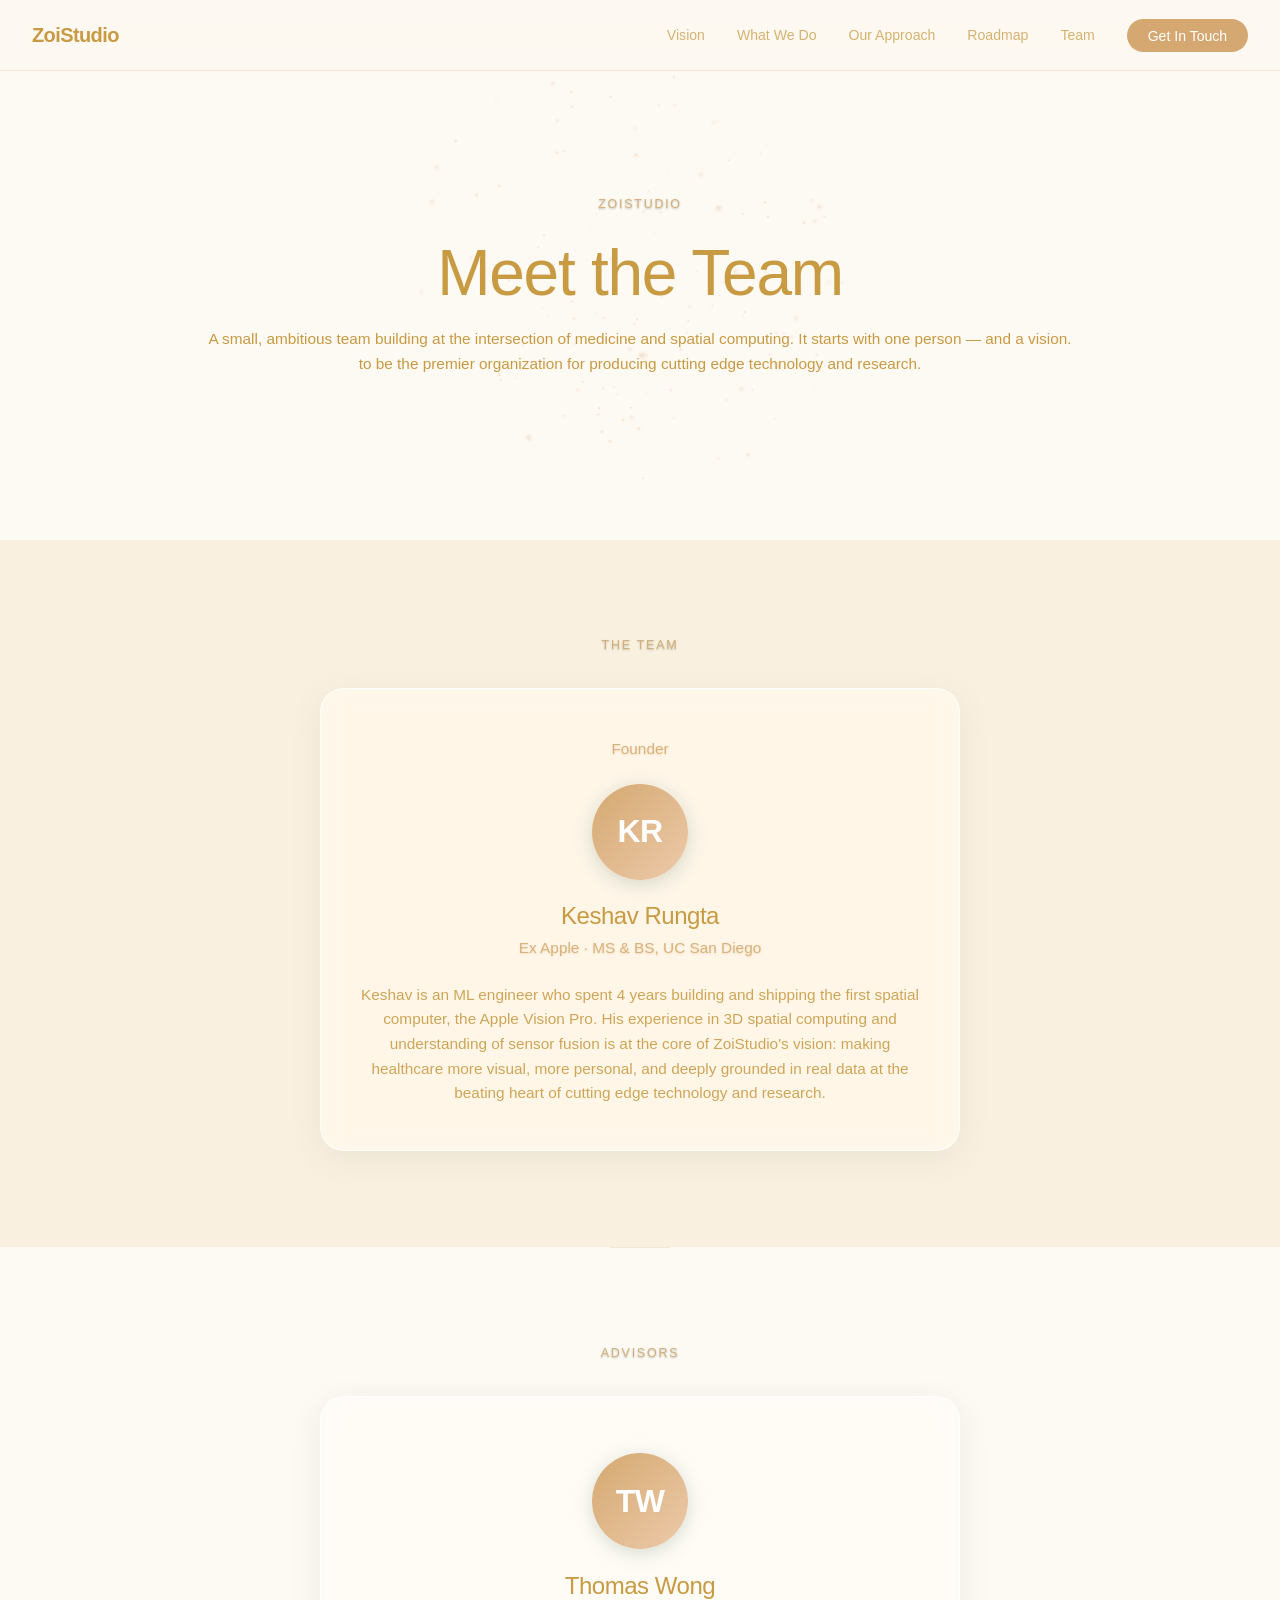
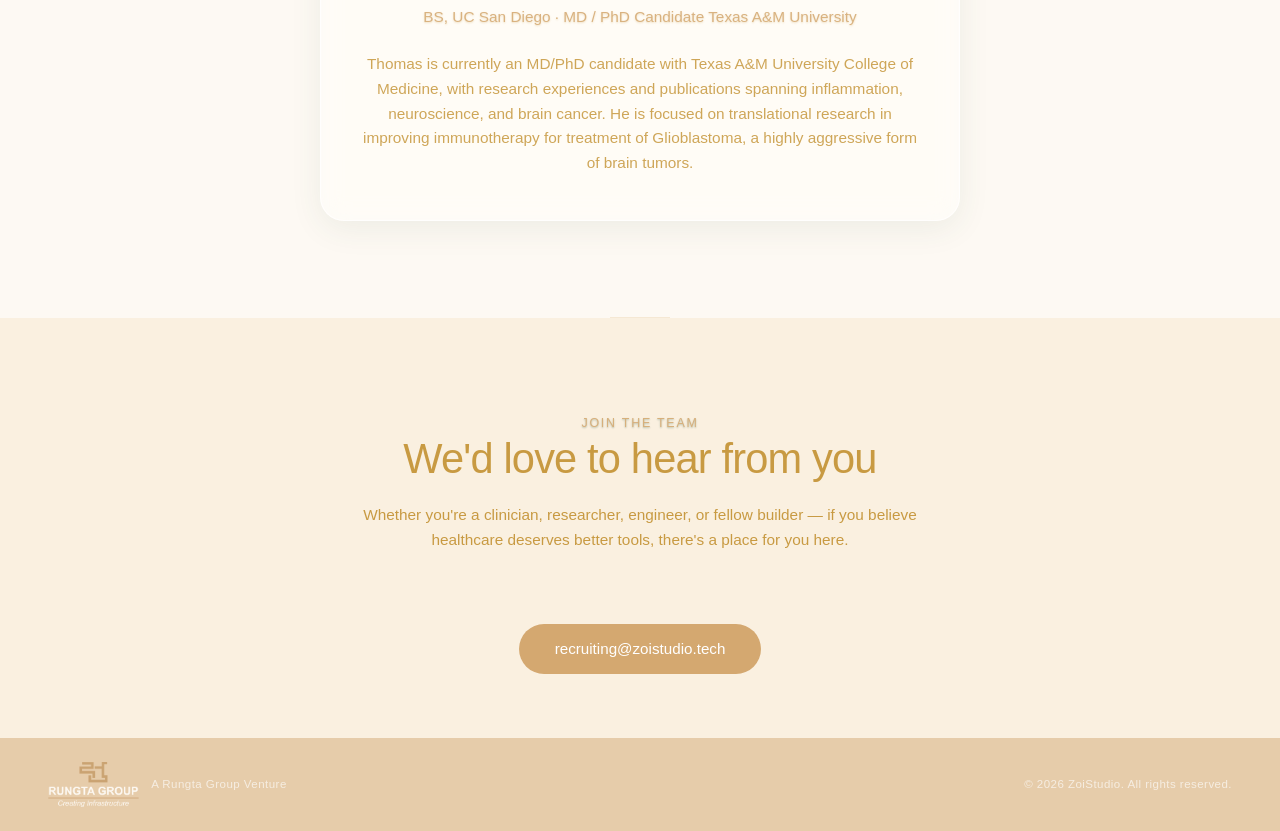
==== commit bbada9f8: "update color of team html and rungta brand" ====
--- a/team.html
+++ b/team.html
@@ -70,14 +70,14 @@
          <div class="team-grid stagger-children">
              <!-- Add another person by copy-pasting the card block below -->
              <div class="team-card reveal">
-                <p class="team-credits" style="text-align: center; margin-bottom: 1.4rem; color: var(--muted); font-weight: 500; text-shadow: 0 1px 2px rgba(160, 107, 69, 0.35);">
+                <p class="team-credits" style="text-align: center; margin-bottom: 1.4rem; color: var(--muted); font-weight: 500; text-shadow: 0 1px 2px rgba(200, 154, 66, 0.35);">
                 Founder
                 </p>
                 <div class="team-avatar">
                     <span class="team-initials">KR</span>
                 </div>
                 <h3 style="font-size: 1.5rem; margin-bottom: 0.3rem;">Keshav Rungta</h3>
-                <p class="team-credits" style="text-align: center; margin-bottom: 1.4rem; color: var(--muted); font-weight: 500; text-shadow: 0 1px 2px rgba(160, 107, 69, 0.35);">
+                <p class="team-credits" style="text-align: center; margin-bottom: 1.4rem; color: var(--muted); font-weight: 500; text-shadow: 0 1px 2px rgba(200, 154, 66, 0.35);">
                 Ex Apple · MS & BS, UC San Diego
                 </p>
                 <div class="team-bio">
@@ -106,7 +106,7 @@
                     <span class="team-initials">TW</span>
                 </div>
                 <h3 style="font-size: 1.5rem; margin-bottom: 0.3rem;">Thomas Wong</h3>
-                <p class="team-credits" style="text-align: center; margin-bottom: 1.4rem; color: var(--muted); font-weight: 500; text-shadow: 0 1px 2px rgba(160, 107, 69, 0.35);">
+                <p class="team-credits" style="text-align: center; margin-bottom: 1.4rem; color: var(--muted); font-weight: 500; text-shadow: 0 1px 2px rgba(200, 154, 66, 0.35);">
                     BS, UC San Diego · MD / PhD Candidate Texas A&M University
                 </p>
                 <div class="team-bio">
@@ -141,7 +141,7 @@
     <!-- ======== Footer ======== -->
     <footer class="footer">
             <a href="https://www.rungta.com" class="rungta-brand">
-                <img src="Assets/Images/RUNGTA GROUP LOGO_cream_dark_green.webp" alt="Rungta Group Logo">
+                <img src="Assets/Images/RUNGTA GROUP LOGO_cream_dark_gold.webp" alt="Rungta Group Logo">
                 <p>A Rungta Group Venture</p>
             </a>
         <p>&copy; 2026 ZoiStudio. All rights reserved.</p>
@@ -149,7 +149,7 @@
 
        <script src="js/navigation.js"></script>
        <script src="js/animations.js"></script>
-       <script>var canvasPalette = { muted: "#C88A75", light: "#E6B39A", pale: "#F2D8CE", dark: "#A06B45" };</script>
+       <script>var canvasPalette = { muted: "#D4A870", light: "#EDCAAA", pale: "#FAEBD4", dark: "#C89A42" };</script>
          <script src="js/canvas.js"></script>
        <script src="js/timeline.js"></script>
 </body>
--- a/css/team-overrides.css
+++ b/css/team-overrides.css
@@ -5,11 +5,11 @@
 *============================================ */
 
 :root {
-    --dark: #A06B45;
-    --muted: #C88A75;
-    --light: #E6B39A;
-    --pale: #F2D8CE;
-    --grey-border: #F0DED6;
-    --bg-muted: #F5E4D8;
-    --pale-deep: #EDE0D8;
+     --dark: #C89A42;
+     --muted: #D4A870;
+     --light: #EDCAAA;
+     --pale: #FAEBD4;
+     --grey-border: #F5E8D4;
+     --bg-muted: #FAF0E0;
+     --pale-deep: #F5EBD0;
 }
